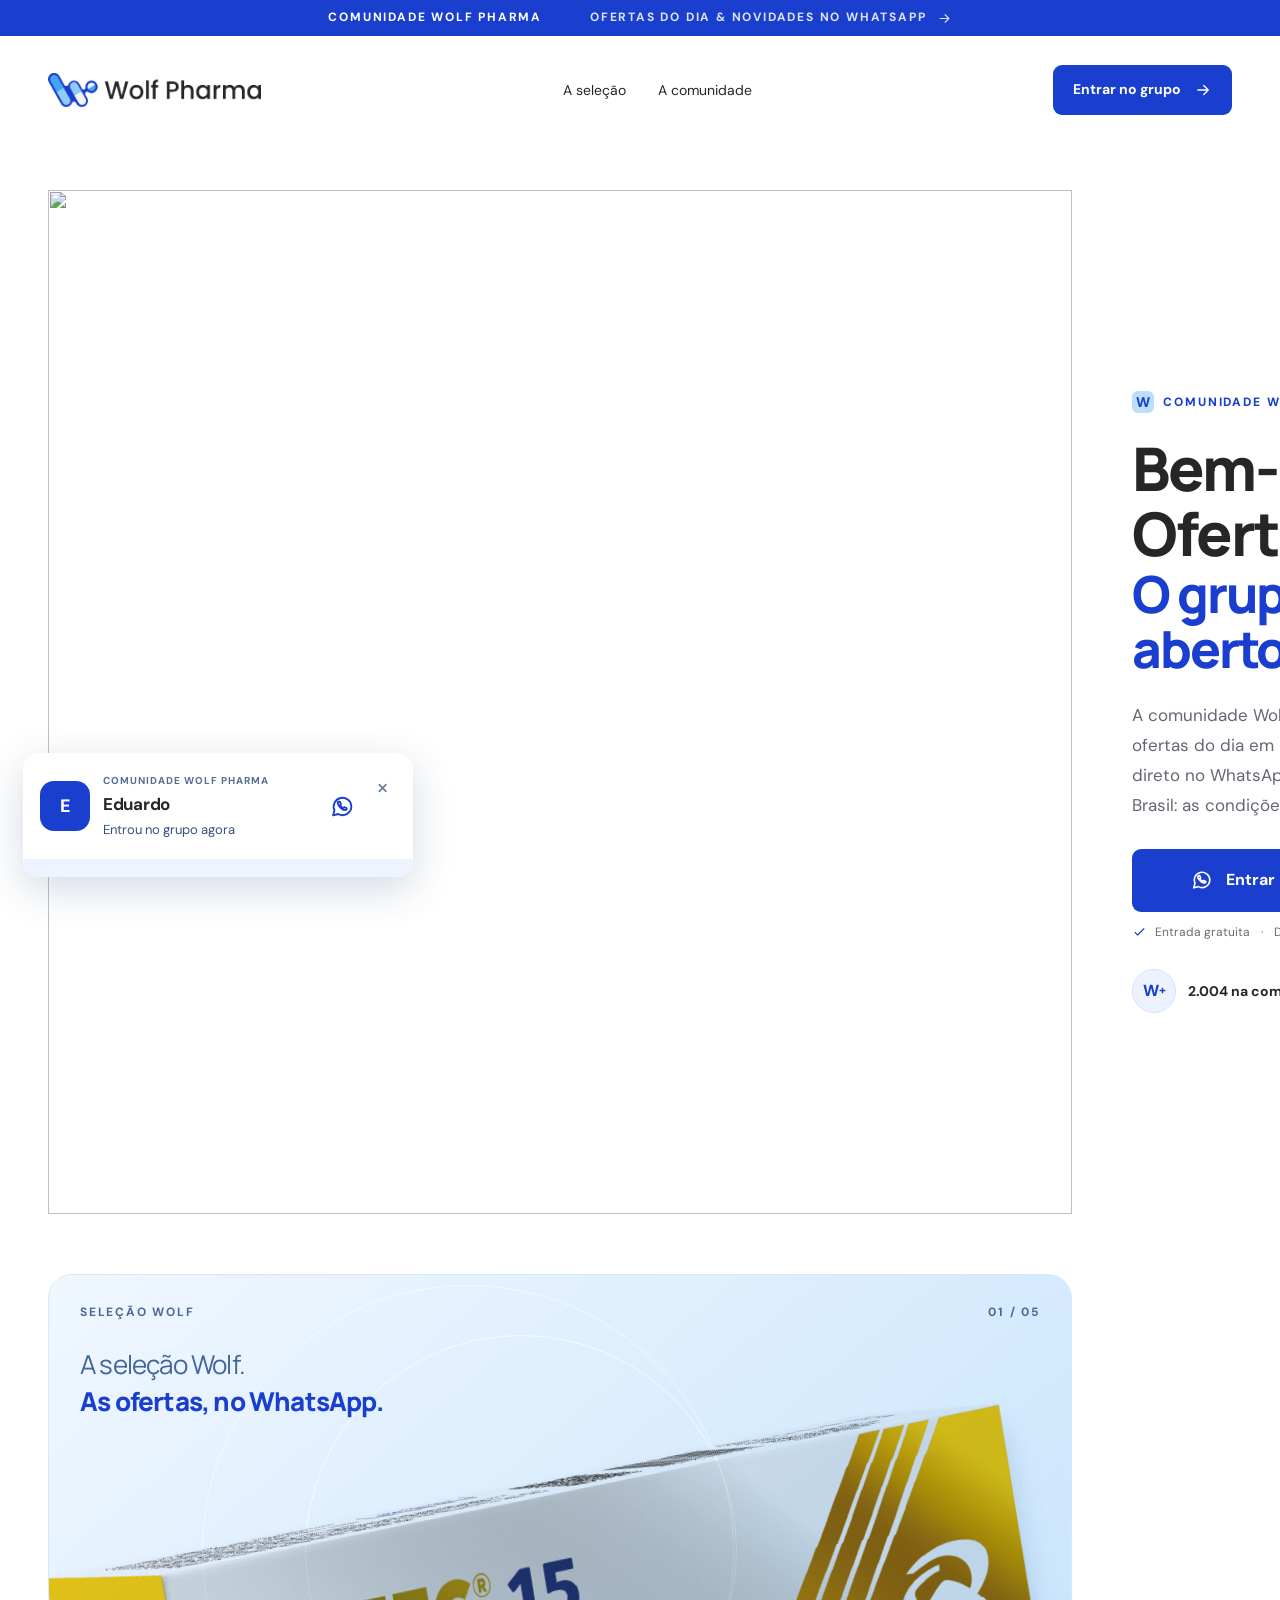
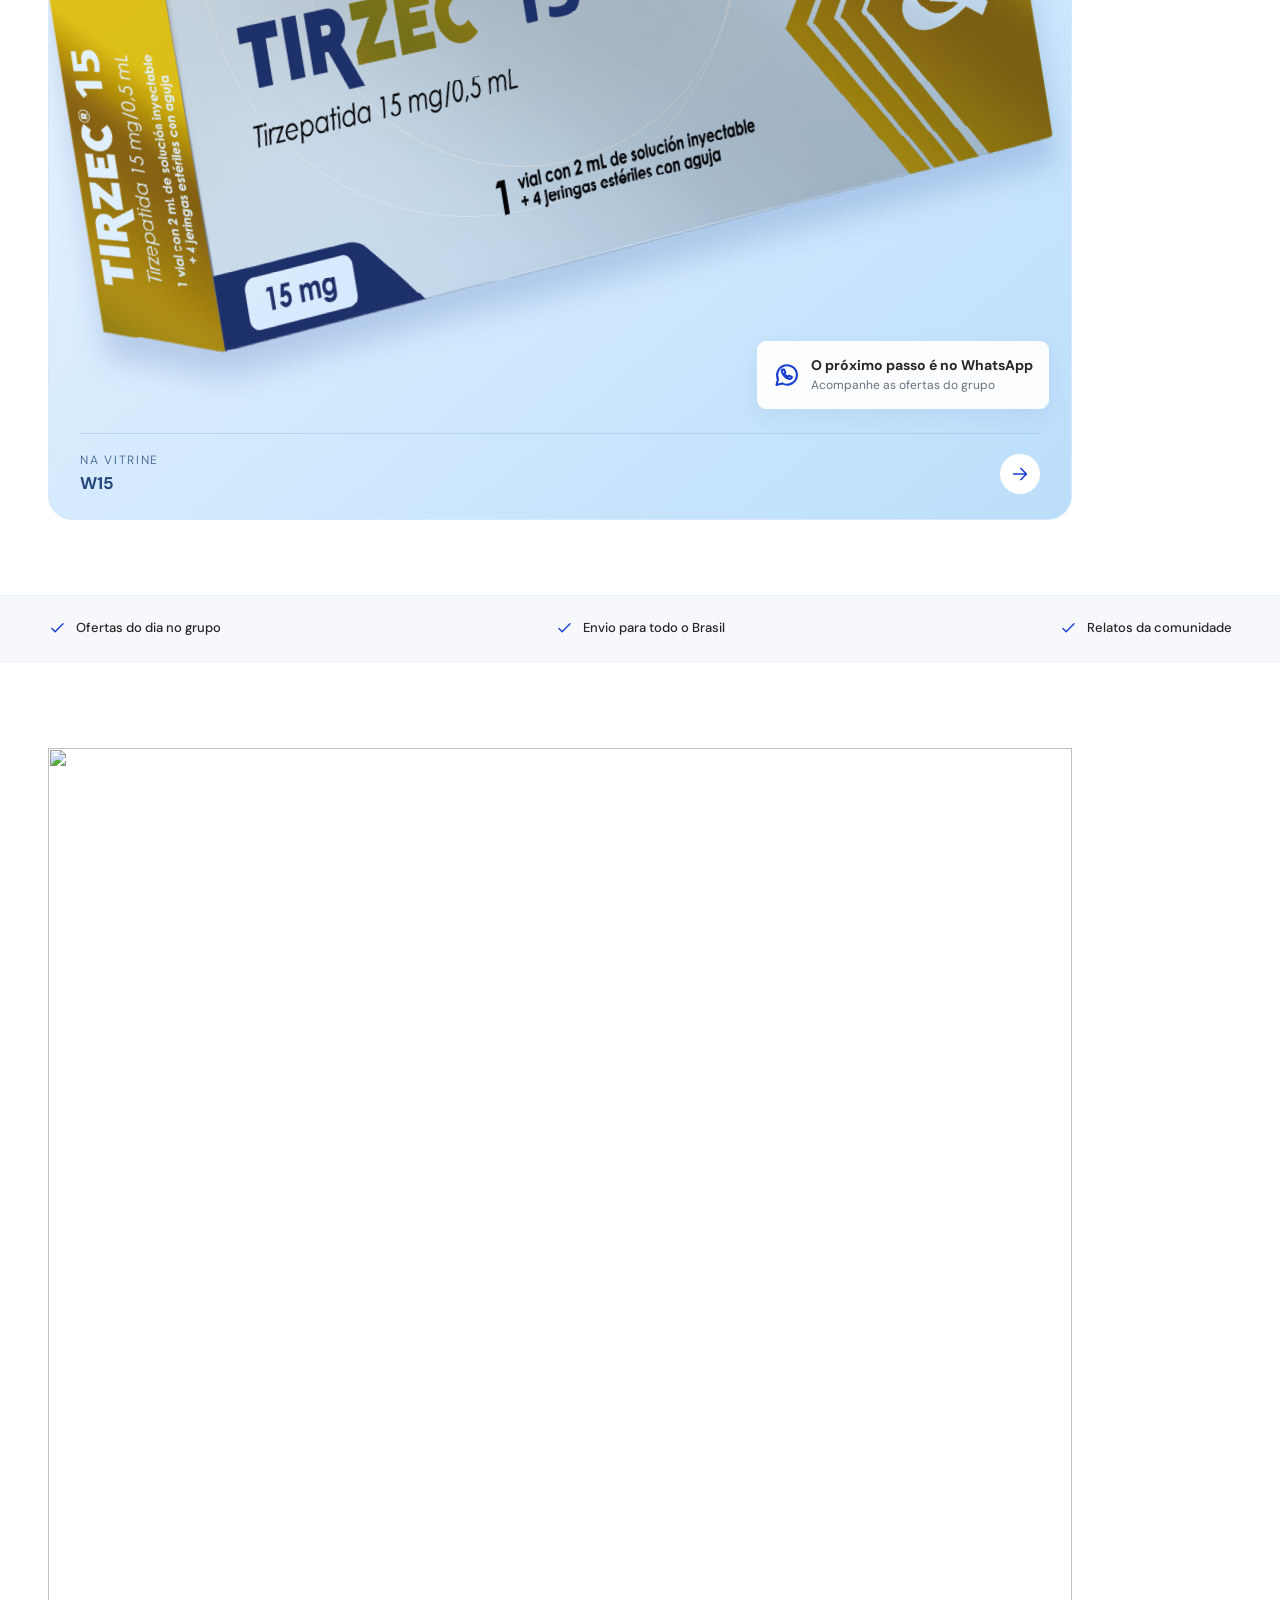
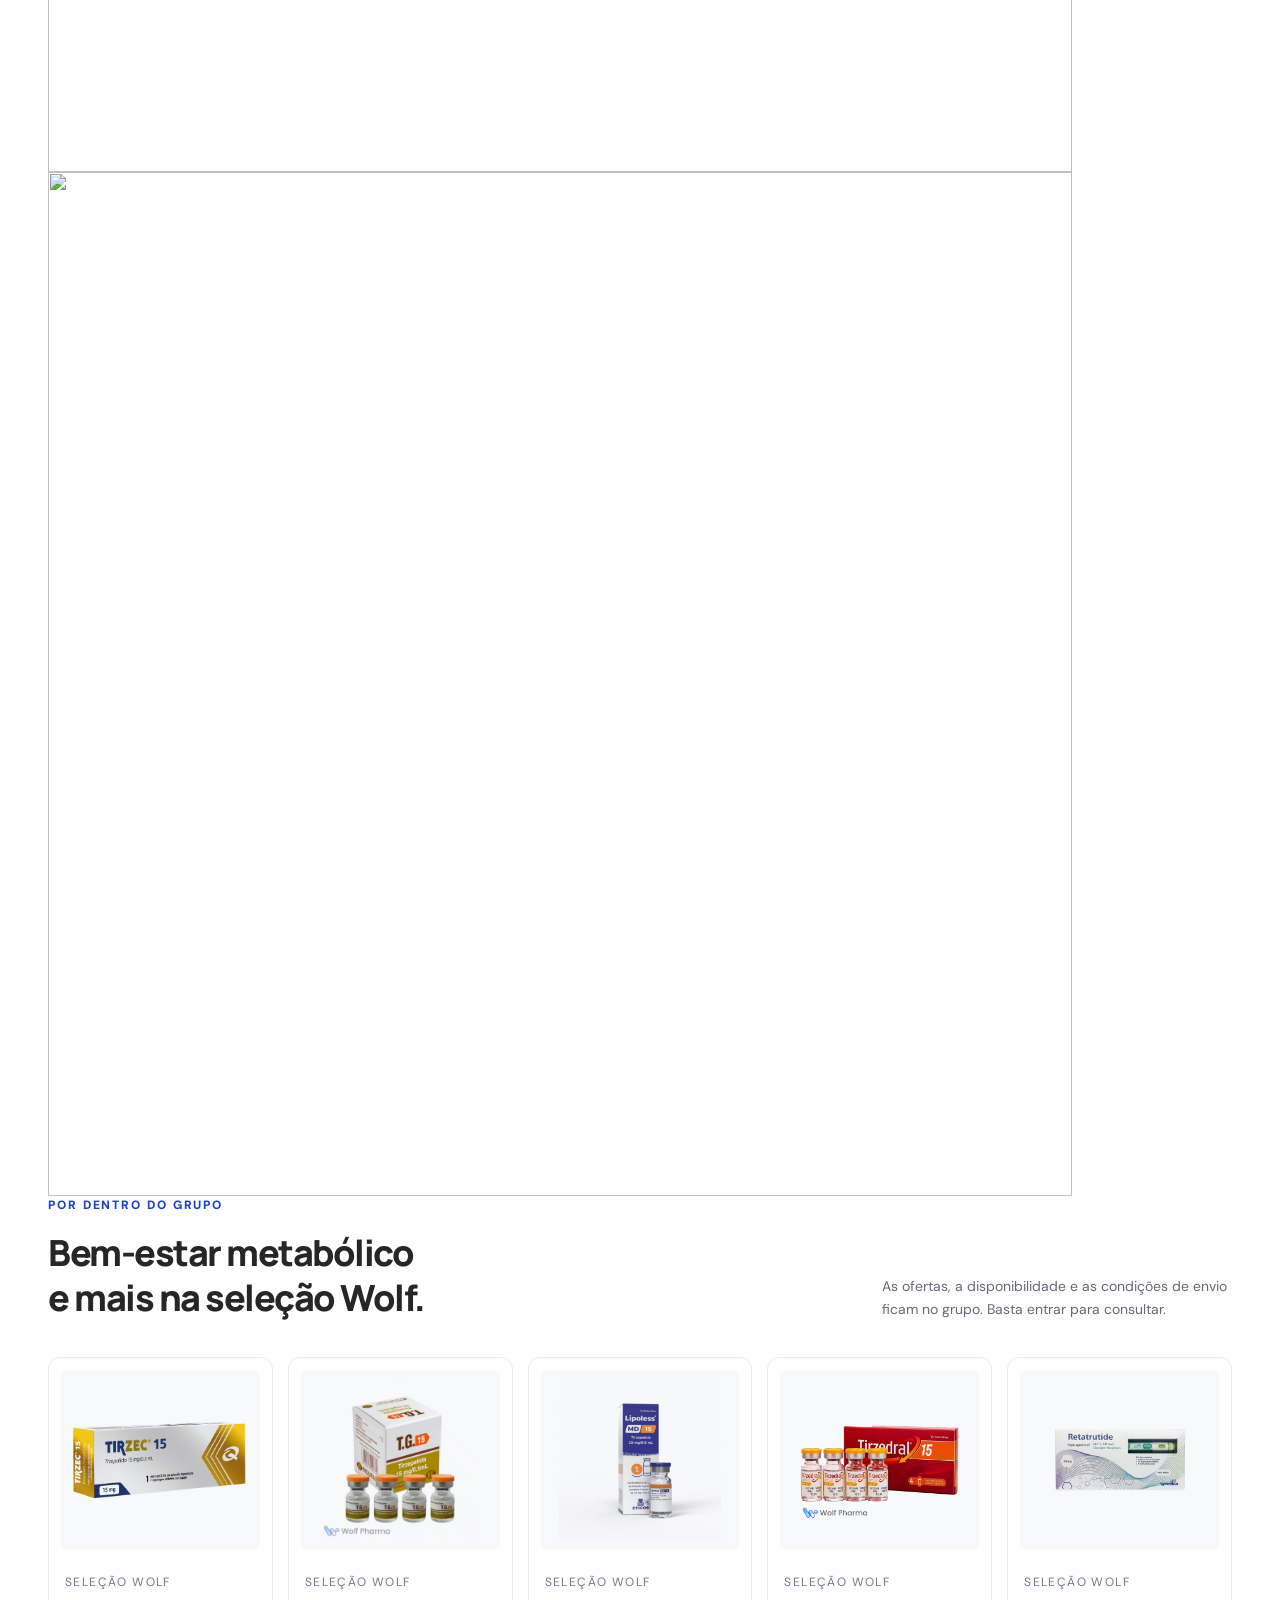
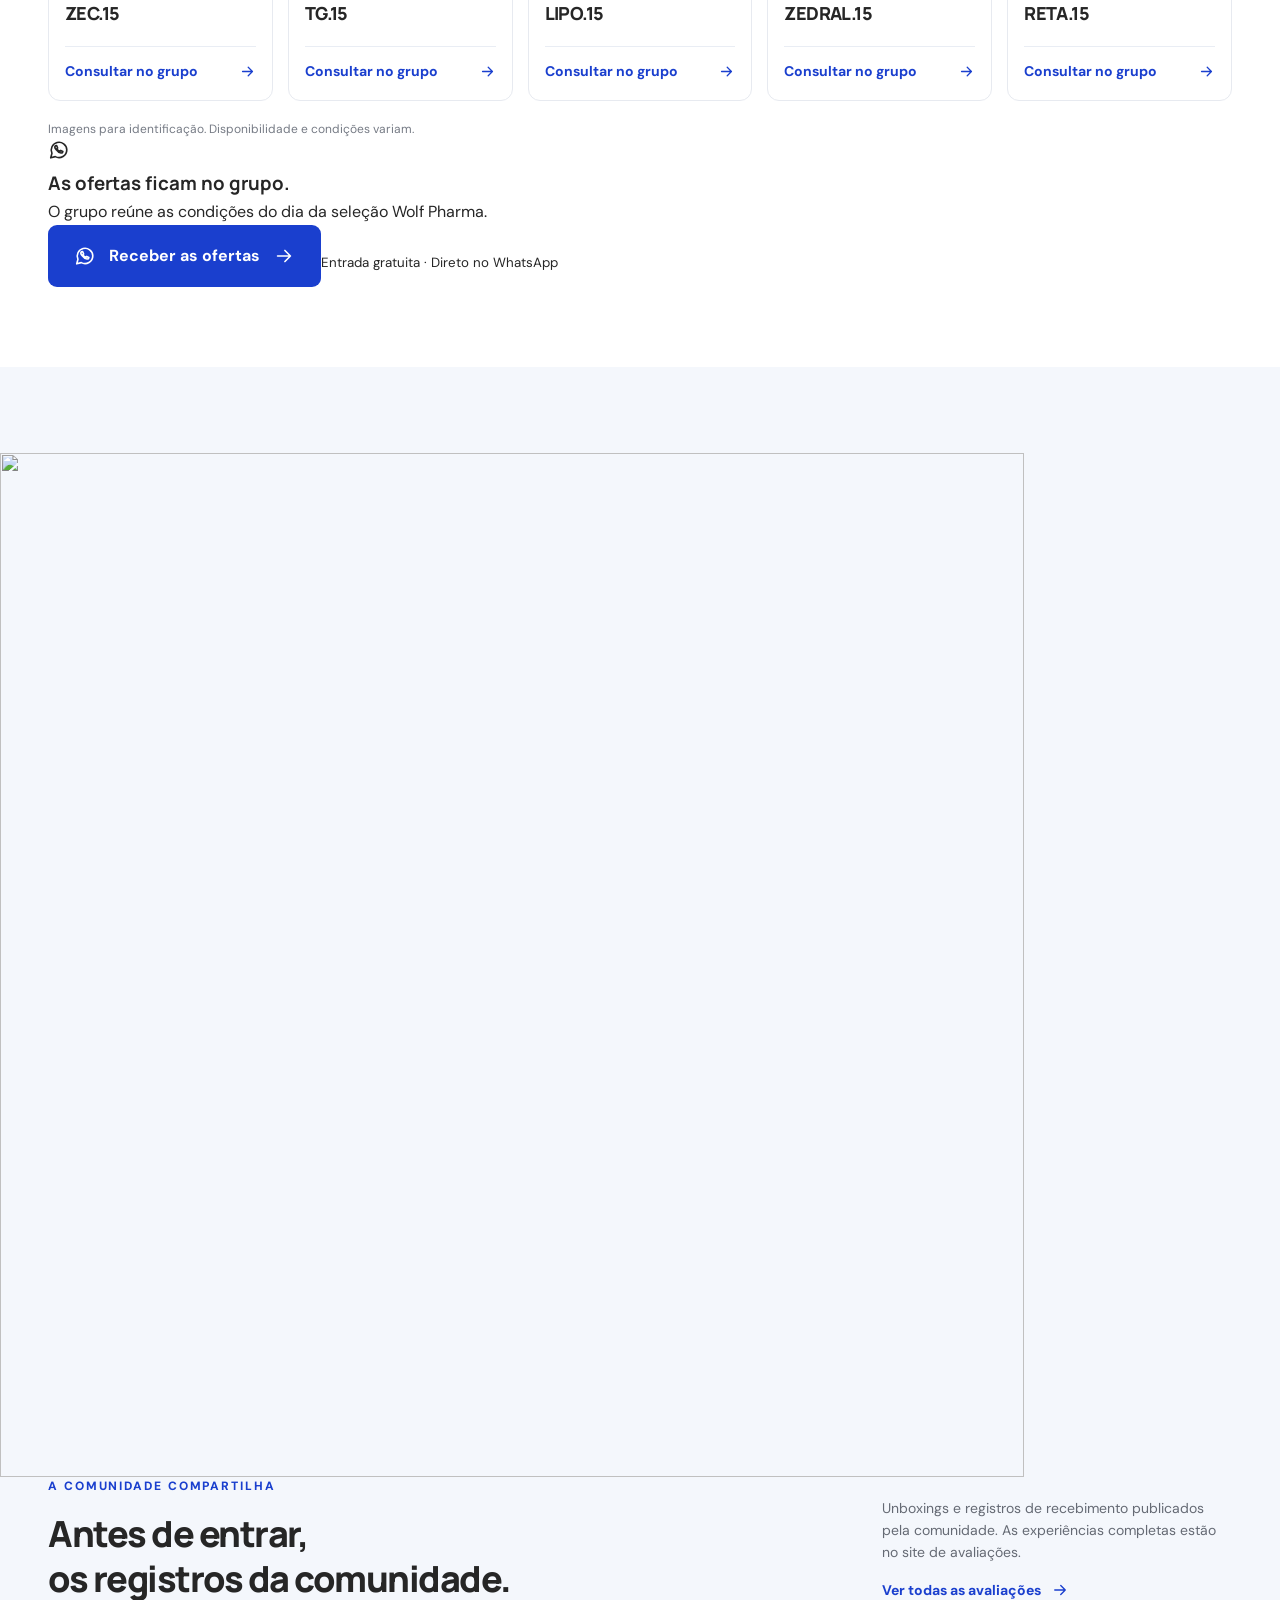
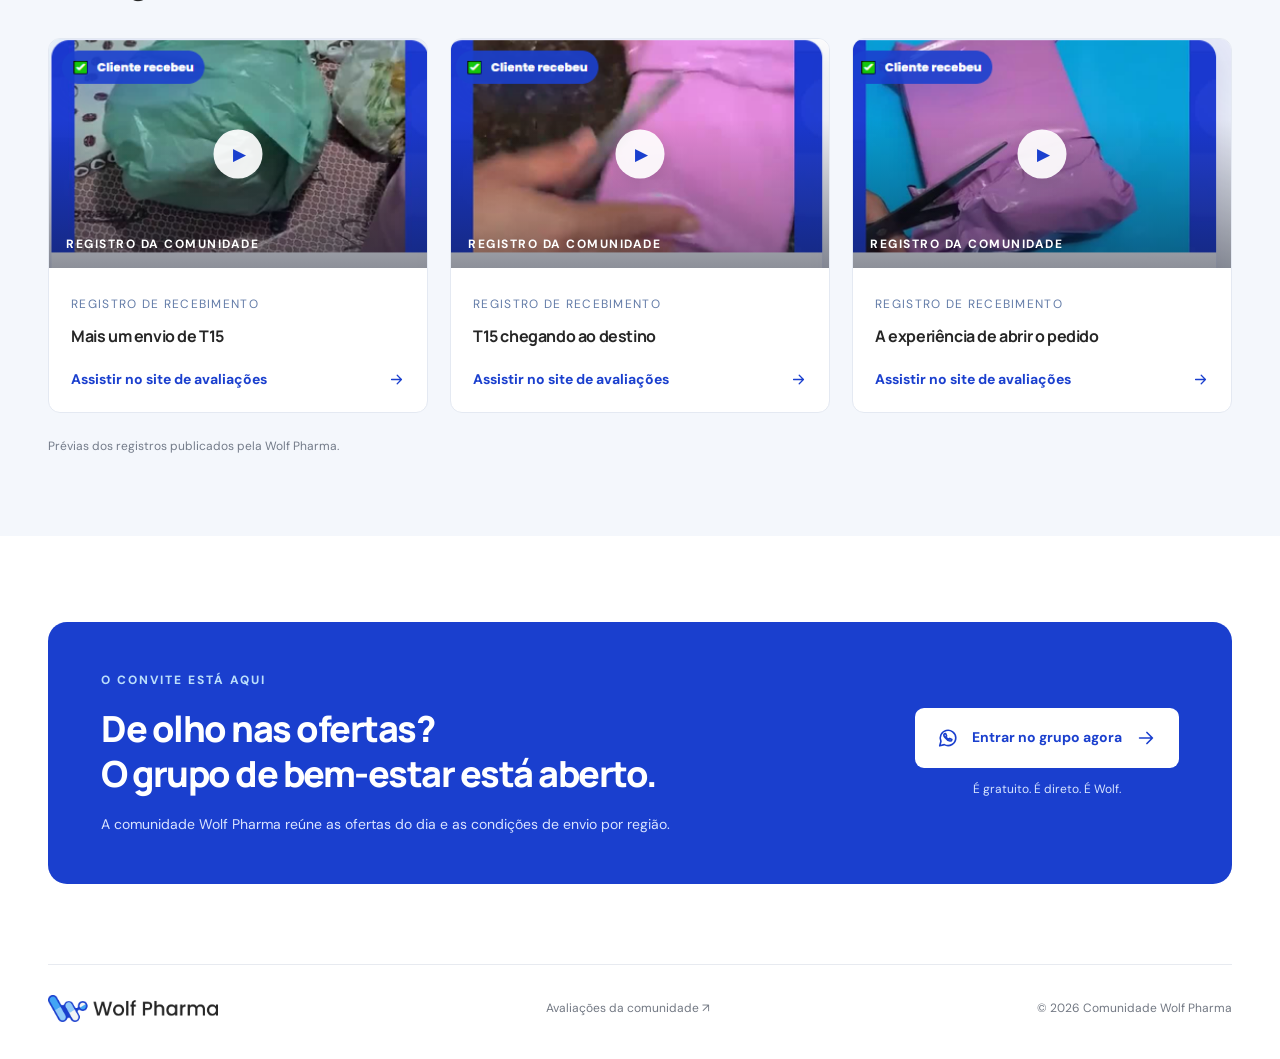
==== index.html @ 3ee1c035 "Update index.html" ====
<!doctype html>
<html lang="pt-BR">
<head>
  <meta charset="UTF-8">
  <meta name="viewport" content="width=device-width, initial-scale=1">
  <meta name="theme-color" content="#1A3FCE">
  <meta name="description" content="Comunidade Wolf Pharma: acompanhe as ofertas do dia no WhatsApp, conheça a seleção de bem-estar metabólico e consulte as condições de envio para todo o Brasil.">
  <title>Comunidade Wolf Pharma | Ofertas do dia no WhatsApp</title>
  <link rel="icon" href="assets/icone.png">
  <link rel="stylesheet" href="styles.css">
  <script src="script.js" defer></script>
</head>
<body>
  <a class="skip-link" href="#conteudo">Pular para o conteúdo</a>
  <svg class="svg-library" xmlns="http://www.w3.org/2000/svg" aria-hidden="true"><symbol id="whatsapp" viewBox="0 0 24 24"><path d="M20.5 11.7a8.5 8.5 0 0 1-12.6 7.5L3 20.5l1.3-4.8A8.5 8.5 0 1 1 20.5 11.7Z"/><path d="M8 7.4c-.8.7-.6 2.3.8 4.2s3.7 3.6 5.3 3.7c1.1.1 2-.8 2.1-1.6l-2.4-1.2-.9 1c-1.3-.5-2.6-1.6-3.2-2.8l.8-.9-1-2.5Z"/></symbol><symbol id="arrow" viewBox="0 0 24 24"><path d="M5 12h14m-6-6 6 6-6 6"/></symbol><symbol id="check" viewBox="0 0 24 24"><path d="m5 12 4 4L19 6"/></symbol></svg>
  <div class="announcement">COMUNIDADE WOLF PHARMA <span>OFERTAS DO DIA & NOVIDADES NO WHATSAPP <svg><use href="#arrow"/></svg></span></div>
  <header class="header wrap">
    <a href="#" aria-label="Wolf Pharma, início"><img class="logo" src="assets/logo.png" alt="Wolf Pharma" width="940" height="147"></a>
    <nav aria-label="Navegação principal"><a href="#produtos">A seleção</a><a href="#avaliacoes">A comunidade</a></nav>
    <a class="button button-small" href="https://chat.whatsapp.com/EcLb6vpAdC8JbvyEDPKC98" target="_blank" rel="noopener noreferrer">Entrar no grupo <svg><use href="#arrow"/></svg></a>
  </header>
  <main id="conteudo">
    <section class="hero wrap">
      <div class="ambient-products" aria-hidden="true"><img class="ambient-product ambient-product-a" src="assets/lipoland-motion.png" alt="" width="1024" height="1024" decoding="async"></div>
      <div class="hero-copy">
        <span class="eyebrow"><span class="mini-mark">W</span> COMUNIDADE WOLF PHARMA</span>
        <h1>Bem-estar.<br>Ofertas.<br><span>O grupo é aberto.</span></h1>
        <p>A comunidade Wolf Pharma reúne as ofertas do dia em bem-estar metabólico direto no WhatsApp. Envio para todo o Brasil: as condições variam por região.</p>
        <a class="button hero-button" href="https://chat.whatsapp.com/EcLb6vpAdC8JbvyEDPKC98" target="_blank" rel="noopener noreferrer"><svg><use href="#whatsapp"/></svg> Entrar no grupo <svg><use href="#arrow"/></svg></a>
        <div class="cta-note"><svg><use href="#check"/></svg> Entrada gratuita <span>·</span> Direto no WhatsApp</div>
        <div class="community"><div class="community-icon" aria-hidden="true">W<span>+</span></div><div><strong><span id="member-count">2.440</span> na comunidade <span id="member-increment" aria-hidden="true"></span></strong></div></div>
      </div>
      <div class="hero-showcase">
        <div class="showcase-top"><span>SELEÇÃO WOLF</span><span>01 / 05</span></div>
        <div class="showcase-title">A seleção Wolf.<br><strong>As ofertas, no WhatsApp.</strong></div>
        <div class="product-stage"><img class="hero-product" src="assets/tirzec.png" alt="Embalagem W15 da seleção Wolf Pharma" width="1021" height="484" fetchpriority="high"></div>
        <div class="floating-label"><svg><use href="#whatsapp"/></svg><div><strong>O próximo passo é no WhatsApp</strong><span>Acompanhe as ofertas do grupo</span></div></div>
        <div class="showcase-bottom"><div><span>NA VITRINE</span><strong>W15</strong></div><a href="#produtos" aria-label="Conhecer todos os produtos"><svg><use href="#arrow"/></svg></a></div>
      </div>
    </section>
    <div class="benefit-band"><div class="wrap"><span><svg><use href="#check"/></svg> Ofertas do dia no grupo</span><span><svg><use href="#check"/></svg> Envio para todo o Brasil</span><span><svg><use href="#check"/></svg> Relatos da comunidade</span></div></div>
    <section id="produtos" class="products section wrap">
      <div class="ambient-products" aria-hidden="true"><img class="ambient-product ambient-product-b" src="assets/lipoland-motion.png" alt="" width="1024" height="1024" loading="lazy" decoding="async"><img class="ambient-product ambient-product-c" src="assets/lipoland-motion.png" alt="" width="1024" height="1024" loading="lazy" decoding="async"></div>
      <div class="section-heading"><div><span class="eyebrow">POR DENTRO DO GRUPO</span><h2>Bem-estar metabólico<br>e mais na seleção Wolf.</h2></div><p>As ofertas, a disponibilidade e as condições de envio ficam no grupo. Basta entrar para consultar.</p></div>
      <div class="product-grid">
        <article class="product-card"><div class="product-photo"><img src="assets/tirzec.png" alt="Caixa de Tirzec 15" width="1021" height="484" loading="lazy"></div><span>SELEÇÃO WOLF</span><h3>ZEC.15</h3><a href="https://chat.whatsapp.com/EcLb6vpAdC8JbvyEDPKC98" target="_blank" rel="noopener noreferrer" aria-label="Consultar W15 no grupo">Consultar no grupo <svg><use href="#arrow"/></svg></a></article>
        <article class="product-card"><div class="product-photo"><img src="assets/tg.webp" alt="Embalagem TG 15 mg" loading="lazy" width="500" height="500"></div><span>SELEÇÃO WOLF</span><h3>TG.15</h3><a href="https://chat.whatsapp.com/EcLb6vpAdC8JbvyEDPKC98" target="_blank" rel="noopener noreferrer" aria-label="Consultar T15 no grupo">Consultar no grupo <svg><use href="#arrow"/></svg></a></article>
        <article class="product-card"><div class="product-photo"><img src="assets/lipoless.png" alt="Embalagem Lipoless MD 15" loading="lazy" width="500" height="500"></div><span>SELEÇÃO WOLF</span><h3>LIPO.15</h3><a href="https://chat.whatsapp.com/EcLb6vpAdC8JbvyEDPKC98" target="_blank" rel="noopener noreferrer" aria-label="Consultar L15 no grupo">Consultar no grupo <svg><use href="#arrow"/></svg></a></article>
        <article class="product-card"><div class="product-photo"><img src="assets/tirzedral.webp" alt="Embalagem Tirzedral 15 mg" loading="lazy" width="500" height="500"></div><span>SELEÇÃO WOLF</span><h3>ZEDRAL.15</h3><a href="https://chat.whatsapp.com/EcLb6vpAdC8JbvyEDPKC98" target="_blank" rel="noopener noreferrer" aria-label="Consultar Z15 no grupo">Consultar no grupo <svg><use href="#arrow"/></svg></a></article>
        <article class="product-card"><div class="product-photo"><img src="assets/retatrutida.png" alt="Embalagem de Retatrutida" loading="lazy" width="500" height="500"></div><span>SELEÇÃO WOLF</span><h3>RETA.15</h3><a href="https://chat.whatsapp.com/EcLb6vpAdC8JbvyEDPKC98" target="_blank" rel="noopener noreferrer" aria-label="Consultar R15 no grupo">Consultar no grupo <svg><use href="#arrow"/></svg></a></article>
      </div>
      <p class="product-note">Imagens para identificação. Disponibilidade e condições variam.</p>
      <div class="mid-cta" aria-labelledby="mid-cta-title">
        <div class="mid-cta-copy"><span class="mid-cta-icon" aria-hidden="true"><svg><use href="#whatsapp"/></svg></span><div><h3 id="mid-cta-title">As ofertas ficam no grupo.</h3><p>O grupo reúne as condições do dia da seleção Wolf Pharma.</p></div></div>
        <div class="mid-cta-action"><a class="button" href="https://chat.whatsapp.com/EcLb6vpAdC8JbvyEDPKC98" target="_blank" rel="noopener noreferrer"><svg><use href="#whatsapp"/></svg> Receber as ofertas <svg><use href="#arrow"/></svg></a><small>Entrada gratuita · Direto no WhatsApp</small></div>
      </div>
    </section>
    <section id="avaliacoes" class="reviews section">
      <div class="ambient-products" aria-hidden="true"><img class="ambient-product ambient-product-d" src="assets/lipoland-motion.png" alt="" width="1024" height="1024" loading="lazy" decoding="async"></div>
      <div class="wrap"><div class="section-heading"><div><span class="eyebrow">A COMUNIDADE COMPARTILHA</span><h2>Antes de entrar,<br>os registros da comunidade.</h2></div><div class="review-intro"><p>Unboxings e registros de recebimento publicados pela comunidade. As experiências completas estão no site de avaliações.</p><a class="text-link" href="https://clientes.wolfpharma.me/" target="_blank" rel="noopener noreferrer">Ver todas as avaliações <svg><use href="#arrow"/></svg></a></div></div>
      <div class="review-slider" id="review-slider" tabindex="0" aria-label="Registros da comunidade. Use as setas para navegar.">
        <a class="review-card" href="https://clientes.wolfpharma.me/" target="_blank" rel="noopener noreferrer"><div class="review-image review-one" role="img" aria-label="Pacote recebido pela comunidade"><span class="play" aria-hidden="true">▶</span><span class="image-label">REGISTRO DA COMUNIDADE</span></div><div class="review-body"><span>REGISTRO DE RECEBIMENTO</span><h3>Mais um envio de T15</h3><p>Assistir no site de avaliações <svg><use href="#arrow"/></svg></p></div></a>
        <a class="review-card" href="https://clientes.wolfpharma.me/" target="_blank" rel="noopener noreferrer"><div class="review-image review-two" role="img" aria-label="Abertura de embalagem rosa"><span class="play" aria-hidden="true">▶</span><span class="image-label">REGISTRO DA COMUNIDADE</span></div><div class="review-body"><span>REGISTRO DE RECEBIMENTO</span><h3>T15 chegando ao destino</h3><p>Assistir no site de avaliações <svg><use href="#arrow"/></svg></p></div></a>
        <a class="review-card" href="https://clientes.wolfpharma.me/" target="_blank" rel="noopener noreferrer"><div class="review-image review-three" role="img" aria-label="Abertura de pacote com tesoura"><span class="play" aria-hidden="true">▶</span><span class="image-label">REGISTRO DA COMUNIDADE</span></div><div class="review-body"><span>REGISTRO DE RECEBIMENTO</span><h3>A experiência de abrir o pedido</h3><p>Assistir no site de avaliações <svg><use href="#arrow"/></svg></p></div></a>
      </div><div class="slider-footer"><p>Prévias dos registros publicados pela Wolf Pharma.</p><div class="slider-controls"><button type="button" id="review-prev" aria-label="Avaliação anterior">←</button><button type="button" id="review-next" aria-label="Próxima avaliação">→</button></div></div></div>
    </section>
    <section class="section wrap"><div class="final-cta"><div><span class="eyebrow">O CONVITE ESTÁ AQUI</span><h2>De olho nas ofertas?<br>O grupo de bem-estar está aberto.</h2><p>A comunidade Wolf Pharma reúne as ofertas do dia e as condições de envio por região.</p></div><div><a class="button button-white" href="https://chat.whatsapp.com/EcLb6vpAdC8JbvyEDPKC98" target="_blank" rel="noopener noreferrer"><svg><use href="#whatsapp"/></svg> Entrar no grupo agora <svg><use href="#arrow"/></svg></a><span class="final-note">É gratuito. É direto. É Wolf.</span></div></div></section>
  </main>
  <footer class="wrap"><div class="footer-top"><img class="logo" src="assets/logo.png" alt="Wolf Pharma" width="940" height="147"><a href="https://clientes.wolfpharma.me/" target="_blank" rel="noopener noreferrer">Avaliações da comunidade ↗</a><span>© <span id="year">2026</span> Comunidade Wolf Pharma</span></div></footer>
  <aside class="notice" id="notice" aria-label="Demonstração de notificações de entrada" hidden><div class="notice-main"><span class="notice-avatar" id="notice-avatar" aria-hidden="true"></span><div class="notice-copy"><span class="notice-group">COMUNIDADE WOLF PHARMA</span><strong id="notice-title"></strong><p id="notice-text"></p></div><svg class="notice-whatsapp" aria-hidden="true"><use href="#whatsapp"/></svg><button type="button" id="notice-close" aria-label="Fechar avisos">×</button></div><div class="notice-bottom"></div></aside>
  <div class="mobile-cta"><a class="button" href="https://chat.whatsapp.com/EcLb6vpAdC8JbvyEDPKC98" target="_blank" rel="noopener noreferrer"><svg><use href="#whatsapp"/></svg> Entrar no grupo gratuitamente <svg><use href="#arrow"/></svg></a></div>
</body>
</html>
---- styles.css ----
@import url('https://fonts.googleapis.com/css2?family=DM+Sans:wght@400;500;600;700&family=Manrope:wght@400;500;600;700;800&display=swap');
:root{--blue:#1a3fce;--sky:#42a5f5;--pale:#bbdefb;--light:#90caf9;--paper:#f4f4f4;--gray:#7b7b7b;--ink:#262626;--font:'DM Sans',Arial,sans-serif}*{box-sizing:border-box}html{scroll-behavior:smooth;scroll-padding-top:30px}body{margin:0;background:#fff;color:var(--ink);font-family:var(--font);font-size:16px;line-height:1.6}a{color:inherit;text-decoration:none}button{font:inherit;cursor:pointer}img{max-width:100%;display:block}svg{width:22px;height:22px;fill:none;stroke:currentColor;stroke-width:1.8;stroke-linecap:round;stroke-linejoin:round;flex-shrink:0}.svg-library{position:absolute;width:0;height:0;overflow:hidden}.wrap{width:min(1240px,calc(100% - 96px));margin:auto}.announcement{min-height:36px;padding:8px 30px;background:var(--blue);color:white;text-align:center;font-size:11px;letter-spacing:1.8px;font-weight:700;display:flex;justify-content:center;align-items:center;gap:48px}.announcement span{display:flex;align-items:center;gap:10px;opacity:.85}.announcement svg{width:15px;height:15px}.header{height:108px;display:flex;align-items:center;justify-content:space-between;gap:30px}.logo{width:213px;height:auto}.header nav{display:flex;gap:32px;font-size:14px}.header nav a:hover,.text-link:hover{color:var(--blue)}.button{display:inline-flex;align-items:center;justify-content:center;gap:13px;padding:19px 25px;background:var(--blue);color:white;border:1px solid transparent;border-radius:9px;font-size:16px;font-weight:700;line-height:1.4;transition:background .2s,transform .2s,box-shadow .2s}.button:hover{background:#1234b8;transform:translateY(-2px);box-shadow:0 9px 25px #1a3fce25}.button-small{padding:13px 19px;font-size:14px}.button-small svg{width:18px}.hero{display:grid;grid-template-columns:1.05fr 1fr;gap:60px;align-items:center;padding:46px 0 75px}.eyebrow{display:flex;align-items:center;gap:9px;font-size:11px;letter-spacing:1.9px;font-weight:800;color:var(--blue)}.mini-mark{display:grid;place-items:center;width:22px;height:22px;border-radius:6px;background:var(--pale);font-size:14px;letter-spacing:0}h1,h2,h3,p{margin:0}h1,h2,h3{font-family:'Manrope',Arial,sans-serif}h1{font-size:clamp(48px,5.1vw,72px);font-weight:800;letter-spacing:-3.6px;line-height:1.08;margin:23px 0}h1 span{color:var(--blue)}.hero-copy>p{color:#636772;max-width:420px;font-size:17px;line-height:1.75}.hero-button{margin-top:29px;min-width:328px}.hero-button>svg:last-child{margin-left:17px}.cta-note{display:flex;align-items:center;gap:8px;font-size:12px;color:#656a74;margin:11px 0 27px}.cta-note svg{width:15px;height:15px;color:var(--blue)}.cta-note>span{margin:0 3px}.community{display:flex;align-items:center;gap:12px}.community-icon{width:44px;height:44px;background:#ecf2fe;border:1px solid #d6e2ff;border-radius:50%;display:flex;align-items:center;justify-content:center;color:var(--blue);font-weight:800}.community-icon span{font-size:12px;align-self:center}.community strong{display:block;font-size:13px}.community small{display:block;color:#737780;font-size:12px}.hero-showcase{position:relative;isolation:isolate;background:linear-gradient(140deg,#f0f7ff,#bbdefb);border:1px solid #d8e8fc;border-radius:24px;padding:28px 31px 22px;min-height:523px;display:flex;flex-direction:column;overflow:hidden}.hero-showcase:before{content:'';z-index:-1;position:absolute;width:430px;height:430px;border:1px solid #ffffffa8;border-radius:50%;top:60px;left:25%}.hero-showcase:after{content:'';z-index:-1;position:absolute;width:530px;height:530px;border:1px solid #ffffff85;border-radius:50%;top:10px;left:15%}.showcase-top{display:flex;justify-content:space-between;color:#4b6898;font-size:10px;letter-spacing:1.8px;font-weight:700}.showcase-title{font-family:'Manrope',Arial,sans-serif;margin-top:24px;font-size:26px;line-height:1.4;color:#426498;letter-spacing:-.8px}.showcase-title strong{color:var(--blue);font-weight:800}.product-stage{display:flex;align-items:center;justify-content:center;flex:1;padding:20px 0 48px}.hero-product{width:110%;max-width:110%;height:auto;transform:rotate(-9deg);mix-blend-mode:multiply;filter:drop-shadow(0 26px 14px #254b9930)}.floating-label{display:flex;gap:10px;align-items:center;background:#ffffffed;border:1px solid white;border-radius:9px;padding:12px 15px;align-self:flex-end;margin:-30px -9px 24px;box-shadow:0 8px 20px #33538b12;position:relative}.floating-label>svg{color:var(--blue);width:28px;height:28px}.floating-label strong{display:block;font-size:11px}.floating-label span{display:block;font-size:10px;color:#686f7d}.showcase-bottom{display:flex;justify-content:space-between;align-items:center;border-top:1px solid #94b9e478;padding-top:17px}.showcase-bottom span{font-size:9px;letter-spacing:1.7px;color:#50709a;display:block}.showcase-bottom strong{font-size:17px;color:#254879}.showcase-bottom a{background:white;border-radius:50%;width:40px;height:40px;display:grid;place-items:center;color:var(--blue)}.benefit-band{background:#f6f8fc;border-block:1px solid #e9edf4}.benefit-band>.wrap{display:flex;justify-content:space-between;gap:24px;padding-block:22px}.benefit-band span{display:flex;align-items:center;gap:9px;font-size:13px;font-weight:500}.benefit-band svg{color:var(--blue);width:19px;height:19px}.section{padding-top:86px;padding-bottom:80px}.section-heading{display:flex;justify-content:space-between;gap:50px;align-items:flex-end;margin-bottom:37px}h2{font-size:36px;line-height:1.25;letter-spacing:-1.5px;font-weight:800;margin-top:15px}.section-heading>p,.review-intro{max-width:350px;color:#656a74;font-size:14px}.product-grid{display:grid;grid-template-columns:repeat(5,minmax(0,1fr));gap:15px}.product-card{border:1px solid #e7eaf0;border-radius:12px;padding:12px 16px 18px;transition:transform .2s,border-color .2s}.product-card:hover{transform:translateY(-5px);border-color:var(--light)}.product-photo{height:180px;display:flex;align-items:center;justify-content:center;padding:9px;margin:0 -4px 18px;background:#f8f9fb;border-radius:7px}.product-photo img{max-height:100%;width:100%;object-fit:contain;mix-blend-mode:multiply}.product-card>span{font-size:9px;color:#6e7888;letter-spacing:1.4px}.product-card h3{font-size:18px;font-weight:800;margin-top:5px;margin-bottom:19px;letter-spacing:-.6px}.product-card>a{font-size:11px;color:var(--blue);font-weight:700;display:flex;align-items:center;justify-content:space-between;border-top:1px solid #e9edf4;padding-top:14px}.product-card svg{width:17px;height:17px}.product-note{font-size:11px;color:#767b85;margin-top:19px}.reviews{background:#f4f7fc}.text-link{display:inline-flex;align-items:center;gap:10px;color:var(--blue);font-size:13px;font-weight:700;margin-top:15px}.text-link svg{width:18px}.review-slider{display:flex;gap:22px;overflow:auto;scroll-snap-type:x mandatory;scrollbar-width:none}.review-slider::-webkit-scrollbar{display:none}.review-card{flex:0 0 calc((100% - 44px)/3);min-width:0;border:1px solid #e4e9f2;border-radius:12px;background:white;overflow:hidden;scroll-snap-align:start}.review-image{aspect-ratio:1.65;position:relative;background-image:url('assets/avaliacoes.png');background-size:326% auto;background-repeat:no-repeat;isolation:isolate}.review-image:after{content:'';position:absolute;inset:0;background:linear-gradient(transparent 35%,#10172a7a);z-index:-1}.review-one{background-position:3% 2%}.review-two{background-position:50% 2%}.review-three{background-position:97% 2%}.play{display:grid;place-items:center;position:absolute;top:50%;left:50%;transform:translate(-50%,-50%);width:49px;height:49px;background:#ffffffeb;border-radius:50%;color:var(--blue);font-size:17px;padding-left:3px;box-shadow:0 4px 20px #0002;transition:scale .2s}.review-card:hover .play{scale:1.1}.image-label{position:absolute;bottom:14px;left:17px;color:white;font-size:9px;font-weight:700;letter-spacing:1.5px}.review-body{padding:22px}.review-body>span{font-size:9px;letter-spacing:1.3px;color:#637ca8}.review-body h3{font-size:16px;line-height:1.5;margin:8px 0 20px;letter-spacing:-.4px}.review-body p{display:flex;justify-content:space-between;align-items:center;font-size:12px;color:var(--blue);font-weight:700}.review-body svg{width:17px;height:17px}.slider-footer{display:flex;justify-content:space-between;align-items:center;gap:20px;margin-top:24px}.slider-footer p{font-size:11px;color:#737b89}.slider-controls{display:flex;gap:8px}.slider-controls button{display:grid;place-items:center;width:38px;height:38px;border:1px solid #dce3f0;border-radius:50%;background:white;color:var(--blue)}.slider-controls button:disabled{opacity:.35;cursor:default}.final-cta{background:var(--blue);color:white;border-radius:19px;padding:49px 53px;display:flex;justify-content:space-between;align-items:center;gap:30px}.final-cta .eyebrow{color:var(--pale)}.final-cta h2{font-size:36px}.final-cta p{color:#dae4ff;font-size:14px;margin-top:17px}.button-white{background:white;color:var(--blue);font-size:14px;padding:18px 21px;white-space:nowrap}.button-white:hover{background:#eaf3ff}.final-note{display:block;text-align:center;font-size:11px;color:#d7e5ff;margin-top:12px}.footer-top{border-top:1px solid #e7eaf0;padding:30px 0 37px;display:flex;justify-content:space-between;align-items:center;gap:25px;font-size:12px;color:#727883}.footer-top .logo{width:170px}.notice{position:fixed;bottom:23px;left:23px;z-index:10;background:white;border:1px solid #dce5f5;border-radius:12px;box-shadow:0 8px 35px #192c5324;padding:17px;display:flex;align-items:center;gap:11px;max-width:calc(100vw - 46px);animation:notice-in .35s ease-out}.notice[hidden]{display:none}.notice img{object-fit:contain}.notice strong{font-size:12px;display:block}.notice p{font-size:11px;color:#737b89;margin-top:3px}.notice button{align-self:flex-start;border:0;background:none;color:#777;font-size:22px;line-height:1;padding:0 0 10px 8px}.mobile-cta{display:none}.skip-link{position:fixed;top:-100px;left:20px;background:white;padding:15px;z-index:100}.skip-link:focus{top:12px}:focus-visible{outline:3px solid var(--sky);outline-offset:5px}@keyframes notice-in{from{opacity:0;transform:translateY(15px)}to{opacity:1;transform:translateY(0)}}
@media(min-width:1000px){.slider-controls{display:none}}
@media(max-width:1100px){.wrap{width:calc(100% - 64px)}.hero{gap:35px}.header nav{gap:20px}.logo{width:190px}.hero-showcase{min-height:500px}.product-grid{gap:10px}.product-card{padding:10px}.product-photo{height:145px}.product-card h3{font-size:16px}.final-cta{padding:40px 32px}.final-cta h2{font-size:31px}}
@media(max-width:900px){.header nav{display:none}.hero{gap:27px}.hero-showcase{min-height:460px;padding:24px}.showcase-title{font-size:23px}h1{font-size:52px;letter-spacing:-2.8px}.hero-button{min-width:0;padding:17px;font-size:14px}.hero-button>svg:last-child{margin-left:0}.benefit-band>.wrap{flex-wrap:wrap;justify-content:center;gap:10px 24px}.benefit-band span{font-size:12px}.product-grid{grid-template-columns:repeat(3,minmax(0,1fr))}.product-photo{height:190px}.review-card{flex-basis:calc((100% - 22px)/2)}.section-heading{gap:30px}h2{font-size:31px}.final-cta{align-items:flex-start;flex-direction:column}.final-cta>div:last-child{align-self:flex-start}}
@media(max-width:640px){.wrap{width:calc(100% - 40px)}.announcement{font-size:9px;min-height:31px;padding:7px 15px;letter-spacing:1.35px}.announcement span{display:none}.header{height:86px;gap:12px}.logo{width:172px}.button-small{font-size:11px;padding:10px 12px;gap:5px}.button-small svg{width:14px}.hero{grid-template-columns:1fr;padding:25px 0 38px;gap:32px}.eyebrow{font-size:9px;letter-spacing:1.5px}h1{font-size:clamp(44px,12.4vw,66px);line-height:1.07;letter-spacing:-2.6px;margin:19px 0}h1 br:nth-of-type(1){display:none}h1 br:nth-of-type(1):after{content:' '}.hero-copy>p{font-size:15px;max-width:360px}.hero-button{width:100%;font-size:15px;padding:18px;margin-top:24px;justify-content:center}.hero-button>svg:last-child{margin-left:auto}.hero-button>svg:first-child{margin-right:auto}.cta-note{justify-content:center;margin-bottom:21px}.community{justify-content:center}.hero-showcase{min-height:410px;padding:22px}.showcase-title{font-size:23px;margin-top:19px}.product-stage{padding:27px 15px 37px}.hero-product{max-width:100%}.floating-label{margin:-5px 0 19px;padding:10px 12px}.showcase-bottom{padding-top:12px}.benefit-band>.wrap{align-items:flex-start;justify-content:flex-start;padding-block:18px;gap:11px}.benefit-band span{width:100%;font-size:12px}.section{padding-top:53px;padding-bottom:49px}.section-heading{display:block;margin-bottom:25px}h2{font-size:29px;letter-spacing:-1.1px;margin-top:12px}.section-heading>p,.review-intro{margin-top:19px;font-size:13px;max-width:100%}.product-grid{grid-template-columns:repeat(2,minmax(0,1fr));gap:12px}.product-card{padding:11px}.product-photo{height:155px;padding:5px;margin-bottom:10px}.product-card h3{font-size:16px;margin-bottom:13px}.product-card>a{font-size:10px}.product-card>span{font-size:8px}.product-note{font-size:10px}.review-card{flex-basis:87%}.review-slider{gap:14px}.review-body{padding:20px}.slider-footer p{max-width:210px;font-size:10px}.final-cta{padding:29px 23px;border-radius:15px;gap:27px}.final-cta h2{font-size:28px}.final-cta p{font-size:13px}.final-cta>div:last-child{width:100%}.button-white{width:100%;font-size:13px;padding:16px 12px;gap:8px}.footer-top{flex-wrap:wrap;padding:24px 0 110px;gap:20px;font-size:11px}.footer-top .logo{width:156px}.footer-top>span{width:100%}.mobile-cta{display:block;position:fixed;inset:auto 0 0;background:#ffffffed;border-top:1px solid #e7eaf0;padding:11px 16px calc(11px + env(safe-area-inset-bottom));z-index:15;backdrop-filter:blur(12px)}.mobile-cta .button{width:100%;font-size:13px;padding:14px 10px;gap:10px}.mobile-cta svg{width:20px;height:20px}.notice{left:14px;bottom:calc(88px + env(safe-area-inset-bottom));max-width:calc(100vw - 28px);padding:13px}.notice strong{font-size:11px}.notice p{font-size:10px}}
/* Legibilidade dos rótulos, inclusive em telas pequenas. */
.announcement,.eyebrow,.showcase-top,.showcase-bottom span,.product-card>span,.product-note,.image-label,.review-body>span,.slider-footer p,.final-note,.notice p,.floating-label span{font-size:12px}
.community strong,.floating-label strong,.product-card>a,.text-link,.review-body p,.notice strong{font-size:14px}
.product-card>a{gap:5px;line-height:1.5}
@media(max-width:640px){h1 br:nth-of-type(1){display:initial}.announcement{font-size:10px}.eyebrow{font-size:11px}.floating-label strong{font-size:12px}.product-card>a{font-size:12px}.product-card>span{font-size:10px}.notice strong{font-size:12px}.notice p{font-size:12px}.hero-showcase{min-height:440px}}
/* Campanha de tirzepatida e demonstração dos avisos laterais. */
.hero-copy h1{font-size:clamp(44px,4.7vw,66px);letter-spacing:-.035em}
.hero-copy h1 span{display:inline-block;font-size:.85em}
.notice{width:410px;animation:notice-side-in 340ms cubic-bezier(.16,1,.3,1)}
.notice-avatar{width:44px;height:44px;flex:0 0 44px;display:grid;place-items:center;background:var(--pale);color:var(--blue);border-radius:50%;font-size:15px;font-weight:800}
.notice>div{min-width:0}
.notice-demo{display:block;font-size:10px;font-weight:700;letter-spacing:.4px;color:var(--blue);margin-bottom:4px}
.notice strong{line-height:1.45}
.notice p{line-height:1.5}
.notice button{margin-left:auto;flex-shrink:0;min-width:28px;min-height:28px}
.header nav a,.footer-top>a{position:relative}
.header nav a:after,.footer-top>a:after{content:'';position:absolute;left:0;right:0;bottom:-5px;height:2px;background:var(--blue);transform:scaleX(0);transform-origin:left;transition:transform 220ms cubic-bezier(.16,1,.3,1)}
.header nav a:is(:hover,:focus-visible):after,.footer-top>a:is(:hover,:focus-visible):after{transform:scaleX(1)}
@keyframes notice-side-in{from{opacity:0;transform:translateX(-20px)}to{opacity:1;transform:translateX(0)}}
@media(max-width:640px){.hero-copy h1{font-size:clamp(42px,12vw,62px)}.showcase-title{font-size:21px}.notice{width:calc(100vw - 28px)}.notice-demo{font-size:10px}.notice-avatar{width:38px;height:38px;flex-basis:38px;font-size:13px}}
/* Notificação lateral com identidade Wolf e origem da demonstração visível. */
.notice{display:block;width:390px;padding:0;border:0;border-radius:16px;overflow:hidden;box-shadow:0 12px 40px #18346a30;z-index:20}
.notice-main{display:flex;align-items:center;gap:13px;padding:20px 17px}
.notice-copy{flex:1;min-width:0}
.notice-group{display:block;color:#566c94;font-size:10px;font-weight:700;letter-spacing:1px;margin-bottom:4px}
.notice .notice-avatar{width:50px;height:50px;flex-basis:50px;border-radius:14px;background:var(--blue);color:white;font-size:18px}
.notice .notice-copy strong{font-size:17px;line-height:1.3;letter-spacing:-.3px}
.notice .notice-copy p{font-size:13px;color:#36527d;margin-top:4px}
.notice-whatsapp{color:var(--blue);width:25px;height:25px}
.notice button{padding:0;margin-left:0;font-size:24px;min-width:28px;min-height:28px;color:#697b98}
.notice-bottom{display:flex;justify-content:space-between;gap:8px;background:#eef4ff;padding:9px 17px;font-size:11px;color:#48618f}
.notice .notice-demo{font-size:11px;letter-spacing:0;margin:0;font-weight:500;color:#48618f}
#member-count,#member-increment{display:inline-block}
#member-increment{font-size:11px;background:#e3efff;color:var(--blue);padding:1px 5px;border-radius:4px;margin-left:4px}
#member-increment:empty{display:none}
@media(max-width:640px){.notice{width:calc(100vw - 28px)}.notice-main{padding:16px 13px;gap:10px}.notice .notice-avatar{width:43px;height:43px;flex-basis:43px;font-size:16px}.notice .notice-copy strong{font-size:16px}.notice-whatsapp{width:21px;height:21px}.notice-bottom{padding:8px 13px}.notice-group{font-size:9px;letter-spacing:.5px}}
/* Movimento: a vitrine apresenta o produto; controles respondem à intenção. */
:root{--motion-arrive:cubic-bezier(.16,1,.3,1)}
::selection{background:var(--pale);color:var(--blue)}
#member-count{font-variant-numeric:tabular-nums}
.button svg:last-child,.text-link svg,.product-card>a svg,.review-body svg{transition:transform 220ms var(--motion-arrive)}
.product-photo img{transition:transform 360ms var(--motion-arrive)}
.product-card{transition:transform 220ms var(--motion-arrive),border-color 180ms ease}
.review-card .play{transition:scale 220ms var(--motion-arrive),background-color 150ms,color 150ms}
.slider-controls button{transition:background-color 150ms,color 150ms,transform 120ms}
.notice{animation:notice-side-in 340ms var(--motion-arrive)}
.button:active{transform:translateY(0) scale(.98);transition-duration:100ms}
.slider-controls button:not(:disabled):active{transform:scale(.94)}
.button:focus-visible svg:last-child,.text-link:focus-visible svg,.product-card:focus-within>a svg,.review-card:focus-visible .review-body svg{transform:translateX(3px)}
.product-card:focus-within{border-color:var(--sky)}
.review-card:focus-visible .play{background:var(--blue);color:white}
@media(hover:hover) and (pointer:fine){
  .button:hover svg:last-child,.text-link:hover svg,.product-card:hover>a svg,.review-card:hover .review-body svg{transform:translateX(3px)}
  .product-card:hover .product-photo img{transform:scale(1.035)}
  .review-card:hover .play{background:var(--blue);color:white}
  .slider-controls button:not(:disabled):hover{background:var(--blue);color:white}
}
@media(hover:none){.button:hover,.product-card:hover{transform:none}.review-card:hover .play{scale:1}}
@media(prefers-reduced-motion:reduce){
  html{scroll-behavior:auto}
  *,*:before,*:after{animation:none!important}
  .button,.product-card,.product-photo img,.play,.slider-controls button,.button svg:last-child,.text-link svg,.product-card>a svg,.review-body svg{transition:color 100ms,background-color 100ms,border-color 100ms;transform:none!important;scale:1!important}
}
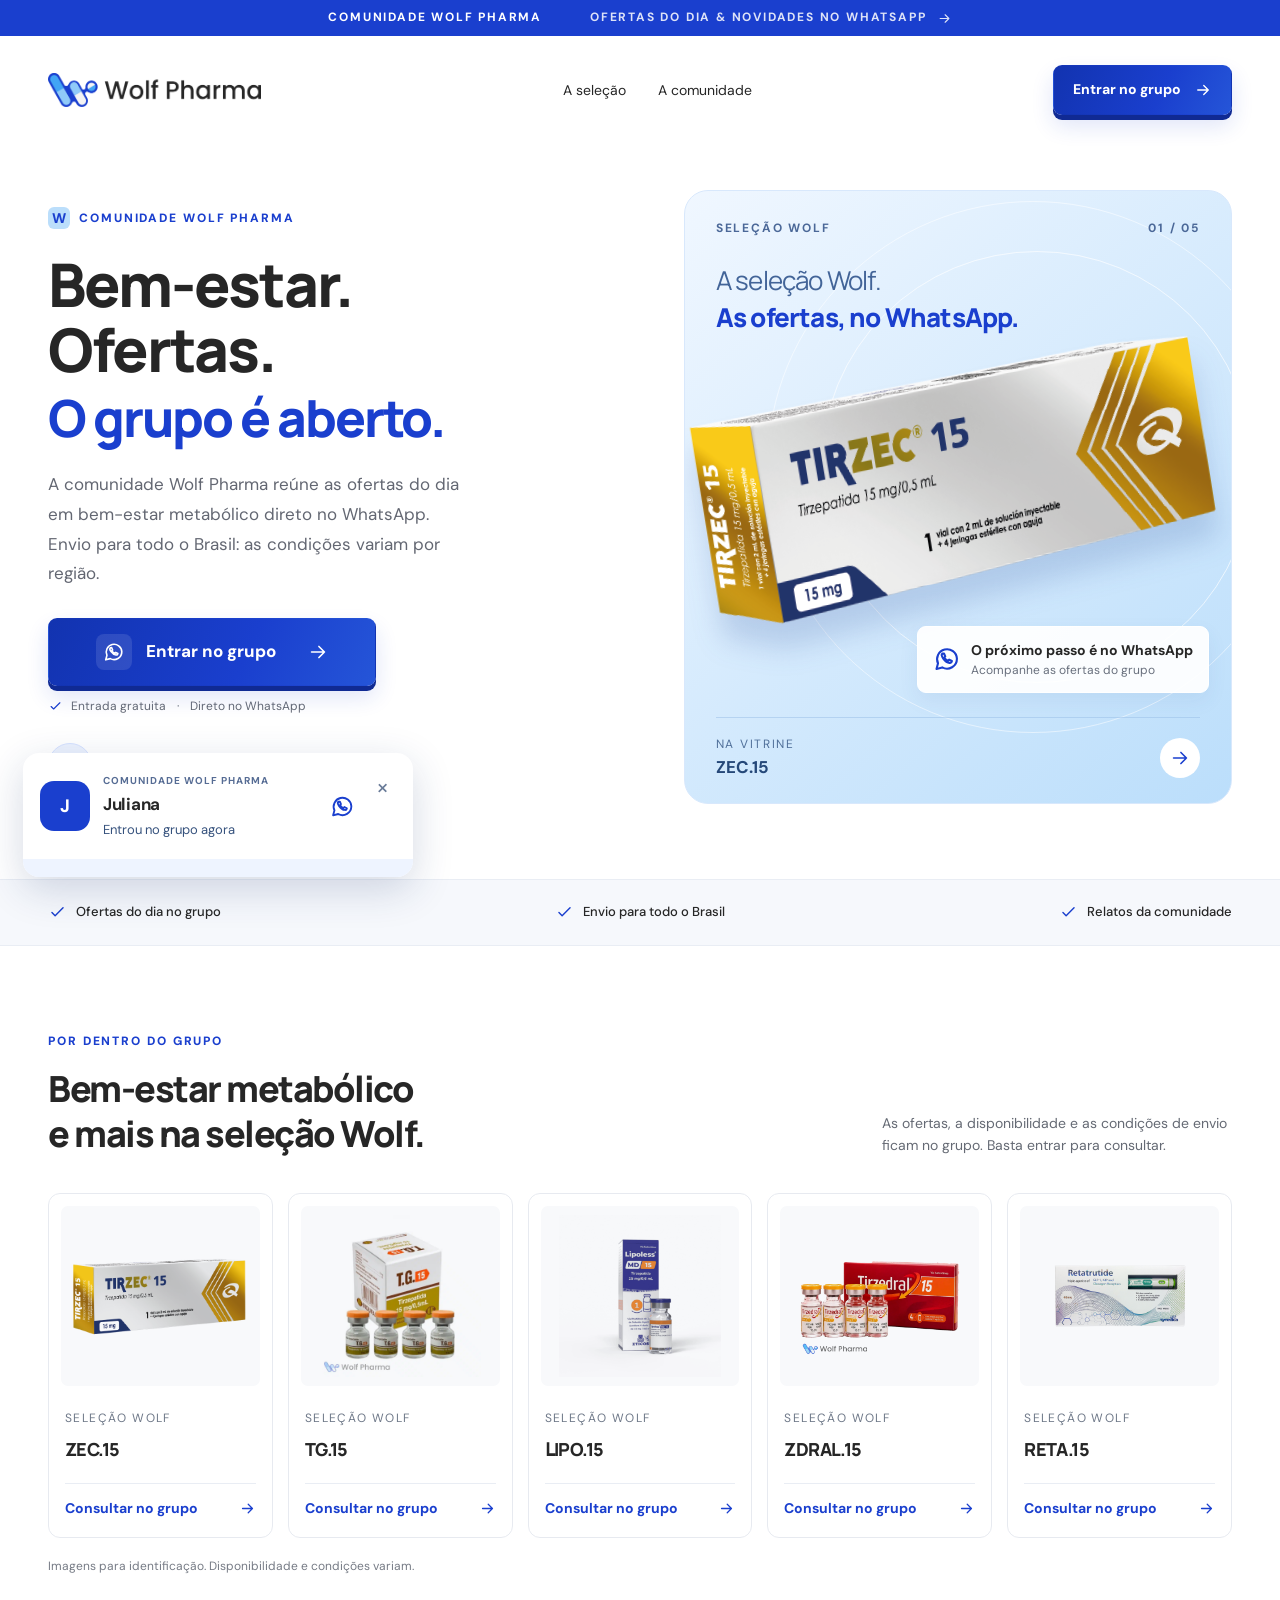
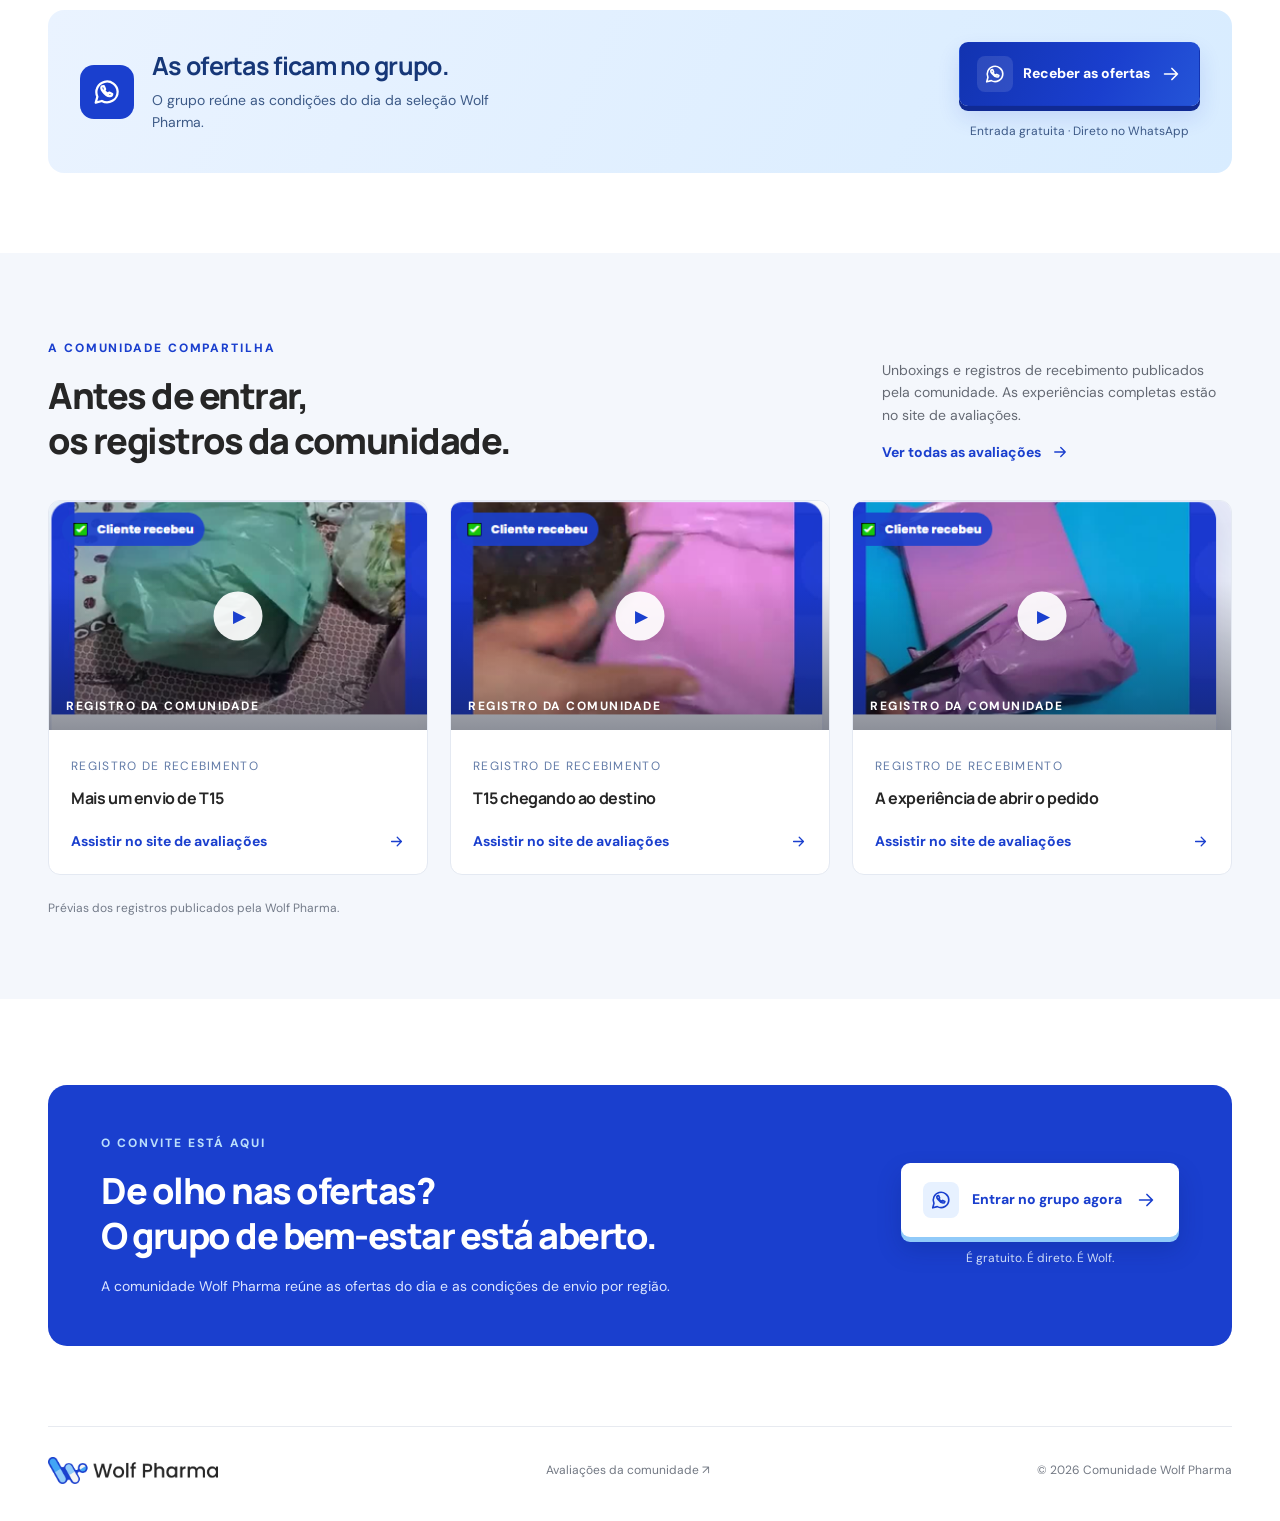
==== commit a6b9db56: "Add files via upload" ====
--- a/index.html
+++ b/index.html
@@ -21,7 +21,7 @@
   </header>
   <main id="conteudo">
     <section class="hero wrap">
-      <div class="ambient-products" aria-hidden="true"><img class="ambient-product ambient-product-a" src="assets/lipoland-motion.png" alt="" width="1024" height="1024" decoding="async"></div>
+      
       <div class="hero-copy">
         <span class="eyebrow"><span class="mini-mark">W</span> COMUNIDADE WOLF PHARMA</span>
         <h1>Bem-estar.<br>Ofertas.<br><span>O grupo é aberto.</span></h1>
@@ -33,21 +33,21 @@
       <div class="hero-showcase">
         <div class="showcase-top"><span>SELEÇÃO WOLF</span><span>01 / 05</span></div>
         <div class="showcase-title">A seleção Wolf.<br><strong>As ofertas, no WhatsApp.</strong></div>
-        <div class="product-stage"><img class="hero-product" src="assets/tirzec.png" alt="Embalagem W15 da seleção Wolf Pharma" width="1021" height="484" fetchpriority="high"></div>
+        <div class="product-stage"><img class="hero-product" src="assets/p01.png" alt="Embalagem ZEC.15 da seleção Wolf Pharma" width="1021" height="484" fetchpriority="high"></div>
         <div class="floating-label"><svg><use href="#whatsapp"/></svg><div><strong>O próximo passo é no WhatsApp</strong><span>Acompanhe as ofertas do grupo</span></div></div>
-        <div class="showcase-bottom"><div><span>NA VITRINE</span><strong>W15</strong></div><a href="#produtos" aria-label="Conhecer todos os produtos"><svg><use href="#arrow"/></svg></a></div>
+        <div class="showcase-bottom"><div><span>NA VITRINE</span><strong>ZEC.15</strong></div><a href="#produtos" aria-label="Conhecer todos os produtos"><svg><use href="#arrow"/></svg></a></div>
       </div>
     </section>
     <div class="benefit-band"><div class="wrap"><span><svg><use href="#check"/></svg> Ofertas do dia no grupo</span><span><svg><use href="#check"/></svg> Envio para todo o Brasil</span><span><svg><use href="#check"/></svg> Relatos da comunidade</span></div></div>
     <section id="produtos" class="products section wrap">
-      <div class="ambient-products" aria-hidden="true"><img class="ambient-product ambient-product-b" src="assets/lipoland-motion.png" alt="" width="1024" height="1024" loading="lazy" decoding="async"><img class="ambient-product ambient-product-c" src="assets/lipoland-motion.png" alt="" width="1024" height="1024" loading="lazy" decoding="async"></div>
+      
       <div class="section-heading"><div><span class="eyebrow">POR DENTRO DO GRUPO</span><h2>Bem-estar metabólico<br>e mais na seleção Wolf.</h2></div><p>As ofertas, a disponibilidade e as condições de envio ficam no grupo. Basta entrar para consultar.</p></div>
       <div class="product-grid">
-        <article class="product-card"><div class="product-photo"><img src="assets/tirzec.png" alt="Caixa de Tirzec 15" width="1021" height="484" loading="lazy"></div><span>SELEÇÃO WOLF</span><h3>ZEC.15</h3><a href="https://chat.whatsapp.com/EcLb6vpAdC8JbvyEDPKC98" target="_blank" rel="noopener noreferrer" aria-label="Consultar W15 no grupo">Consultar no grupo <svg><use href="#arrow"/></svg></a></article>
-        <article class="product-card"><div class="product-photo"><img src="assets/tg.webp" alt="Embalagem TG 15 mg" loading="lazy" width="500" height="500"></div><span>SELEÇÃO WOLF</span><h3>TG.15</h3><a href="https://chat.whatsapp.com/EcLb6vpAdC8JbvyEDPKC98" target="_blank" rel="noopener noreferrer" aria-label="Consultar T15 no grupo">Consultar no grupo <svg><use href="#arrow"/></svg></a></article>
-        <article class="product-card"><div class="product-photo"><img src="assets/lipoless.png" alt="Embalagem Lipoless MD 15" loading="lazy" width="500" height="500"></div><span>SELEÇÃO WOLF</span><h3>LIPO.15</h3><a href="https://chat.whatsapp.com/EcLb6vpAdC8JbvyEDPKC98" target="_blank" rel="noopener noreferrer" aria-label="Consultar L15 no grupo">Consultar no grupo <svg><use href="#arrow"/></svg></a></article>
-        <article class="product-card"><div class="product-photo"><img src="assets/tirzedral.webp" alt="Embalagem Tirzedral 15 mg" loading="lazy" width="500" height="500"></div><span>SELEÇÃO WOLF</span><h3>ZEDRAL.15</h3><a href="https://chat.whatsapp.com/EcLb6vpAdC8JbvyEDPKC98" target="_blank" rel="noopener noreferrer" aria-label="Consultar Z15 no grupo">Consultar no grupo <svg><use href="#arrow"/></svg></a></article>
-        <article class="product-card"><div class="product-photo"><img src="assets/retatrutida.png" alt="Embalagem de Retatrutida" loading="lazy" width="500" height="500"></div><span>SELEÇÃO WOLF</span><h3>RETA.15</h3><a href="https://chat.whatsapp.com/EcLb6vpAdC8JbvyEDPKC98" target="_blank" rel="noopener noreferrer" aria-label="Consultar R15 no grupo">Consultar no grupo <svg><use href="#arrow"/></svg></a></article>
+        <article class="product-card"><div class="product-photo"><img src="assets/p01.png" width="1021" height="484" loading="lazy"></div><span>SELEÇÃO WOLF</span><h3>ZEC.15</h3><a href="https://chat.whatsapp.com/EcLb6vpAdC8JbvyEDPKC98" target="_blank" rel="noopener noreferrer" aria-label="Consultar ZEC.15 no grupo">Consultar no grupo <svg><use href="#arrow"/></svg></a></article>
+        <article class="product-card"><div class="product-photo"><img src="assets/p02.webp" loading="lazy" width="500" height="500"></div><span>SELEÇÃO WOLF</span><h3>TG.15</h3><a href="https://chat.whatsapp.com/EcLb6vpAdC8JbvyEDPKC98" target="_blank" rel="noopener noreferrer" aria-label="Consultar TG.15 no grupo">Consultar no grupo <svg><use href="#arrow"/></svg></a></article>
+        <article class="product-card"><div class="product-photo"><img src="assets/p03.png" loading="lazy" width="500" height="500"></div><span>SELEÇÃO WOLF</span><h3>ⅬІPO.15</h3><a href="https://chat.whatsapp.com/EcLb6vpAdC8JbvyEDPKC98" target="_blank" rel="noopener noreferrer" aria-label="Consultar ⅬІPO.15 no grupo">Consultar no grupo <svg><use href="#arrow"/></svg></a></article>
+        <article class="product-card"><div class="product-photo"><img src="assets/p04.webp" loading="lazy" width="500" height="500"></div><span>SELEÇÃO WOLF</span><h3>ZDRAL.15</h3><a href="https://chat.whatsapp.com/EcLb6vpAdC8JbvyEDPKC98" target="_blank" rel="noopener noreferrer" aria-label="Consultar ZDRAL.15 no grupo">Consultar no grupo <svg><use href="#arrow"/></svg></a></article>
+        <article class="product-card"><div class="product-photo"><img src="assets/p05.png" loading="lazy" width="500" height="500"></div><span>SELEÇÃO WOLF</span><h3>RETA.15</h3><a href="https://chat.whatsapp.com/EcLb6vpAdC8JbvyEDPKC98" target="_blank" rel="noopener noreferrer" aria-label="Consultar RETA.15 no grupo">Consultar no grupo <svg><use href="#arrow"/></svg></a></article>
       </div>
       <p class="product-note">Imagens para identificação. Disponibilidade e condições variam.</p>
       <div class="mid-cta" aria-labelledby="mid-cta-title">
@@ -56,7 +56,6 @@
       </div>
     </section>
     <section id="avaliacoes" class="reviews section">
-      <div class="ambient-products" aria-hidden="true"><img class="ambient-product ambient-product-d" src="assets/lipoland-motion.png" alt="" width="1024" height="1024" loading="lazy" decoding="async"></div>
       <div class="wrap"><div class="section-heading"><div><span class="eyebrow">A COMUNIDADE COMPARTILHA</span><h2>Antes de entrar,<br>os registros da comunidade.</h2></div><div class="review-intro"><p>Unboxings e registros de recebimento publicados pela comunidade. As experiências completas estão no site de avaliações.</p><a class="text-link" href="https://clientes.wolfpharma.me/" target="_blank" rel="noopener noreferrer">Ver todas as avaliações <svg><use href="#arrow"/></svg></a></div></div>
       <div class="review-slider" id="review-slider" tabindex="0" aria-label="Registros da comunidade. Use as setas para navegar.">
         <a class="review-card" href="https://clientes.wolfpharma.me/" target="_blank" rel="noopener noreferrer"><div class="review-image review-one" role="img" aria-label="Pacote recebido pela comunidade"><span class="play" aria-hidden="true">▶</span><span class="image-label">REGISTRO DA COMUNIDADE</span></div><div class="review-body"><span>REGISTRO DE RECEBIMENTO</span><h3>Mais um envio de T15</h3><p>Assistir no site de avaliações <svg><use href="#arrow"/></svg></p></div></a>
--- a/styles.css
+++ b/styles.css
@@ -62,7 +62,54 @@
   .slider-controls button:not(:disabled):hover{background:var(--blue);color:white}
 }
 @media(hover:none){.button:hover,.product-card:hover{transform:none}.review-card:hover .play{scale:1}}
+/* Chamadas para o WhatsApp: contraste, profundidade e um acento de luz breve. */
+.button{position:relative;isolation:isolate;overflow:hidden;font-weight:800;background:linear-gradient(115deg,#1233b0 0%,#1a3fce 60%,#2555d8 100%);box-shadow:0 5px 0 #102a93,0 11px 22px #1a3fce24;transition:transform 180ms var(--motion-arrive),box-shadow 180ms,background-color 180ms}
+.button:before{content:'';pointer-events:none;position:absolute;inset:-50% auto -50% -65%;width:42%;background:linear-gradient(90deg,transparent,#ffffff38,transparent);transform:translateX(0) skewX(-22deg)}
+.button.motion-attention:before{animation:cta-light-pass 1100ms 250ms var(--motion-arrive) both}
+.button>svg:first-child:not(:last-child){box-sizing:content-box;padding:7px;border-radius:8px;background:#ffffff1c;width:22px;height:22px}
+.button:hover{background:linear-gradient(115deg,#102d9f,#1945d5);box-shadow:0 7px 0 #102a93,0 15px 25px #1a3fce2b;transform:translateY(-2px)}
+.button:focus-visible{outline:3px solid var(--sky);outline-offset:7px}
+.button:active{transform:translateY(3px);box-shadow:0 2px 0 #102a93,0 5px 12px #1a3fce20}
+.hero-button{padding:15px 22px;gap:14px;font-size:17px}
+.button-white{background:white;color:var(--blue);box-shadow:0 5px 0 #90caf9,0 12px 24px #07195936}
+.button-white>svg:first-child:not(:last-child){background:#e7f1ff}
+.button-white:before{background:linear-gradient(90deg,transparent,#42a5f538,transparent)}
+.button-white:hover{background:#eff6ff;box-shadow:0 7px 0 #90caf9,0 15px 25px #07195936}
+.button-white:active{box-shadow:0 2px 0 #90caf9}
+.mid-cta{display:flex;align-items:center;justify-content:space-between;gap:32px;padding:32px;margin-top:34px;border-radius:16px;background:linear-gradient(115deg,#eaf3ff,#d8ecff)}
+.mid-cta-copy{display:flex;align-items:center;gap:18px;min-width:0}
+.mid-cta-icon{display:grid;place-items:center;flex:0 0 54px;height:54px;border-radius:14px;background:var(--blue);color:white}
+.mid-cta-icon svg{width:30px;height:30px}
+.mid-cta h3{font-size:25px;line-height:1.25;letter-spacing:-.7px;color:#163778}
+.mid-cta p{font-size:14px;line-height:1.6;color:#3d5a87;max-width:430px;margin-top:8px}
+.mid-cta-action{flex-shrink:0;text-align:center}
+.mid-cta-action .button{font-size:14px;padding:13px 17px;gap:10px}
+.mid-cta-action small{display:block;margin-top:16px;font-size:12px;color:#3d5a87}
+.hero-showcase.motion-attention .product-stage{animation:product-settle 3200ms 750ms ease-in-out both}
+.benefit-band.motion-attention svg{stroke-dasharray:30;animation:benefit-check 650ms 150ms ease-out both}
+.benefit-band.motion-attention span:nth-child(2) svg{animation-delay:260ms}
+.benefit-band.motion-attention span:nth-child(3) svg{animation-delay:370ms}
+.motion-paused *,.motion-paused *:before,.motion-paused *:after{animation-play-state:paused!important}
+@keyframes cta-light-pass{from{transform:translateX(0) skewX(-22deg)}to{transform:translateX(480%) skewX(-22deg)}}
+@keyframes product-settle{0%,100%{transform:translateY(0)}50%{transform:translateY(-9px)}}
+@keyframes benefit-check{from{stroke-dashoffset:30;opacity:.4}to{stroke-dashoffset:0;opacity:1}}
+@media(hover:hover) and (pointer:fine){.product-card:hover .product-photo img{transform:translateY(-3px) scale(1.06)}.product-card:focus-within .product-photo img{transform:translateY(-3px) scale(1.03)}}
+@media(max-width:1000px){.mid-cta{align-items:flex-start;flex-direction:column;gap:24px}.mid-cta-action{align-self:stretch}.mid-cta-action .button{min-width:320px}}
+@media(max-width:640px){.hero-button{font-size:15px;padding:13px 15px}.button>svg:first-child:not(:last-child){width:20px;height:20px;padding:5px}.mid-cta{padding:24px 19px;gap:23px;margin-top:28px}.mid-cta-copy{align-items:flex-start;gap:12px}.mid-cta-icon{flex-basis:42px;height:42px;border-radius:10px}.mid-cta-icon svg{width:25px;height:25px}.mid-cta h3{font-size:22px}.mid-cta p{font-size:13px}.mid-cta-action .button{min-width:0;width:100%;font-size:13px;padding:13px 10px;gap:7px}.mid-cta-action small{font-size:11px}.mobile-cta .button{padding:10px;font-size:13px}.button-white{white-space:normal}.button-small{box-shadow:0 3px 0 #102a93,0 6px 13px #1a3fce20}}
+@media(hover:none){.button:hover{transform:none}.button:active{transform:translateY(3px)}}
+/* Fundo atmosférico: desfoque adicional estático, sem animar o filtro. */
+.hero,.products,.reviews{position:relative;isolation:isolate}
+.ambient-products{position:absolute;inset:0;z-index:-1;overflow:hidden;pointer-events:none;user-select:none}
+.ambient-product{position:absolute;width:clamp(160px,23vw,310px);height:auto;opacity:.09;filter:blur(18px);transform:translateY(var(--ambient-y,0px)) rotate(var(--ambient-angle,-18deg));transform-origin:center;mix-blend-mode:multiply}
+.ambient-product-a{left:-100px;bottom:3%;--ambient-angle:-23deg;opacity:.09}
+.ambient-product-b{right:-80px;top:0;--ambient-angle:21deg}
+.ambient-product-c{left:-95px;bottom:0;--ambient-angle:-28deg;width:220px;opacity:.08}
+.ambient-product-d{right:-65px;top:25px;--ambient-angle:24deg;width:320px;opacity:.1}
+.ambient-products.ambient-arrived .ambient-product{animation:ambient-arrival 4200ms var(--motion-arrive) both}
+@keyframes ambient-arrival{0%{translate:-36px 24px;opacity:0}25%{opacity:.1}70%{translate:7px -5px}100%{translate:0 0}}
+@media(max-width:640px){.ambient-product{width:180px;opacity:.08}.ambient-product-a{left:-65px;bottom:8%}.ambient-product-b{right:-75px;top:15px}.ambient-product-c{width:170px;left:-70px;bottom:6%}.ambient-product-d{width:210px;right:-90px;top:8px}}
 @media(prefers-reduced-motion:reduce){
+  .ambient-product{transform:rotate(var(--ambient-angle,-18deg));translate:none}
   html{scroll-behavior:auto}
   *,*:before,*:after{animation:none!important}
   .button,.product-card,.product-photo img,.play,.slider-controls button,.button svg:last-child,.text-link svg,.product-card>a svg,.review-body svg{transition:color 100ms,background-color 100ms,border-color 100ms;transform:none!important;scale:1!important}
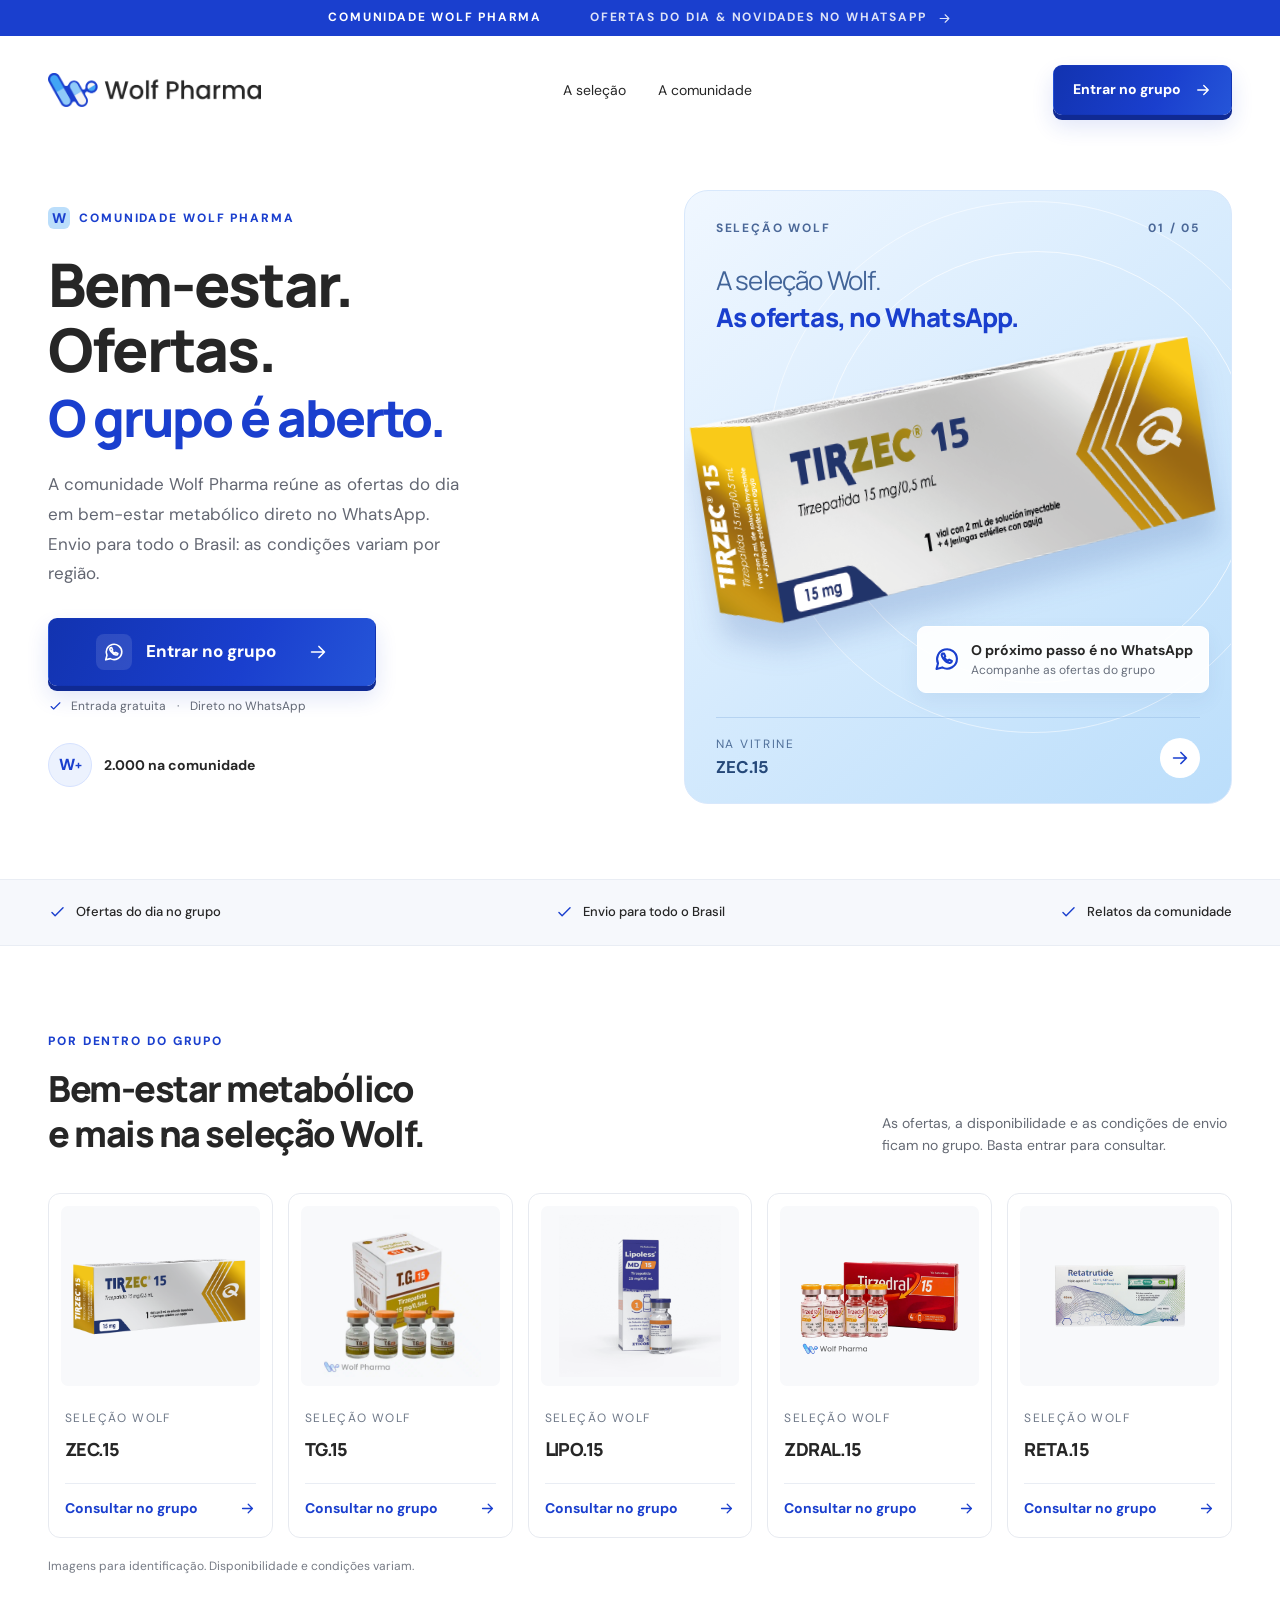
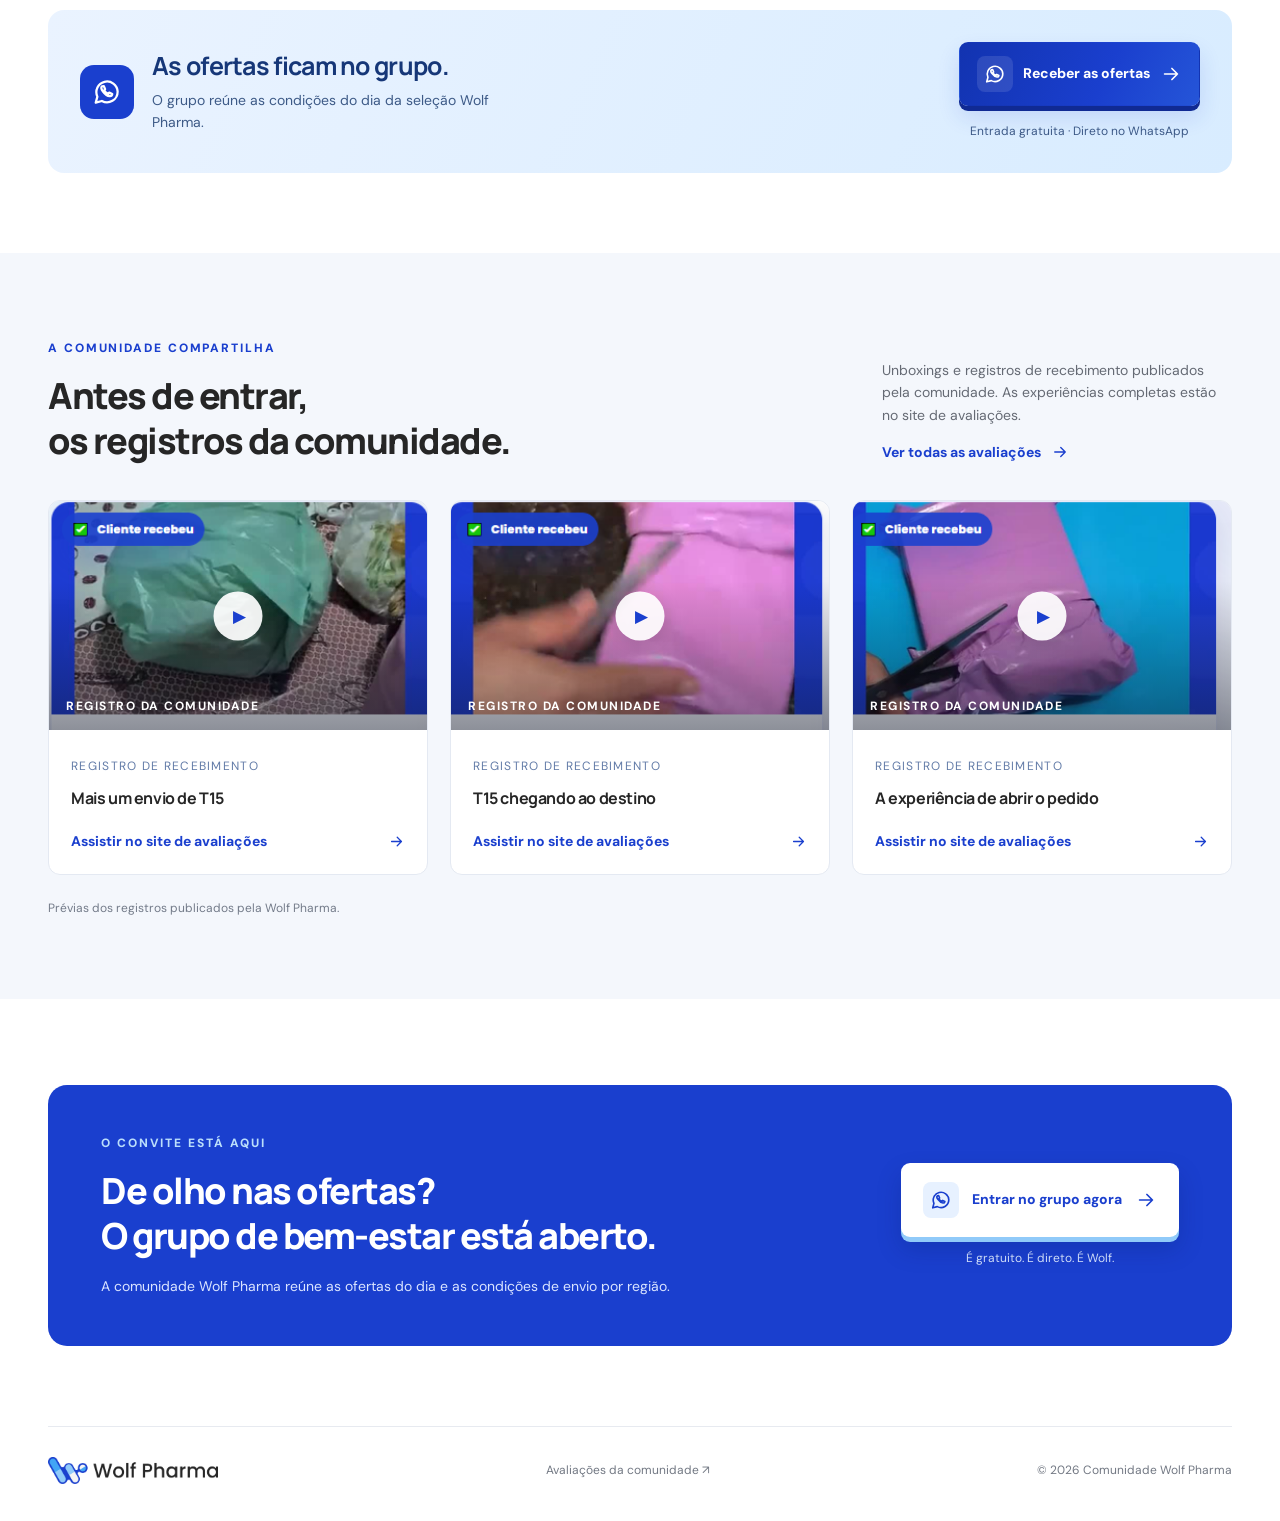
==== commit afaa6612: "Update index.html" ====
--- a/index.html
+++ b/index.html
@@ -6,11 +6,29 @@
   <meta name="theme-color" content="#1A3FCE">
   <meta name="description" content="Comunidade Wolf Pharma: acompanhe as ofertas do dia no WhatsApp, conheça a seleção de bem-estar metabólico e consulte as condições de envio para todo o Brasil.">
   <title>Comunidade Wolf Pharma | Ofertas do dia no WhatsApp</title>
+  <!-- Meta Pixel Code -->
+  <script>
+  !function(f,b,e,v,n,t,s)
+  {if(f.fbq)return;n=f.fbq=function(){n.callMethod?
+  n.callMethod.apply(n,arguments):n.queue.push(arguments)};
+  if(!f._fbq)f._fbq=n;n.push=n;n.loaded=!0;n.version='2.0';
+  n.queue=[];t=b.createElement(e);t.async=!0;
+  t.src=v;s=b.getElementsByTagName(e)[0];
+  s.parentNode.insertBefore(t,s)}(window, document,'script',
+  'https://connect.facebook.net/en_US/fbevents.js');
+  fbq('init', '766481539225097');
+  fbq('track', 'PageView');
+  </script>
+  <!-- End Meta Pixel Code -->
+
   <link rel="icon" href="assets/icone.png">
   <link rel="stylesheet" href="styles.css">
   <script src="script.js" defer></script>
 </head>
 <body>
+  <noscript><img height="1" width="1" style="display:none"
+  src="https://www.facebook.com/tr?id=766481539225097&ev=PageView&noscript=1"
+  /></noscript>
   <a class="skip-link" href="#conteudo">Pular para o conteúdo</a>
   <svg class="svg-library" xmlns="http://www.w3.org/2000/svg" aria-hidden="true"><symbol id="whatsapp" viewBox="0 0 24 24"><path d="M20.5 11.7a8.5 8.5 0 0 1-12.6 7.5L3 20.5l1.3-4.8A8.5 8.5 0 1 1 20.5 11.7Z"/><path d="M8 7.4c-.8.7-.6 2.3.8 4.2s3.7 3.6 5.3 3.7c1.1.1 2-.8 2.1-1.6l-2.4-1.2-.9 1c-1.3-.5-2.6-1.6-3.2-2.8l.8-.9-1-2.5Z"/></symbol><symbol id="arrow" viewBox="0 0 24 24"><path d="M5 12h14m-6-6 6 6-6 6"/></symbol><symbol id="check" viewBox="0 0 24 24"><path d="m5 12 4 4L19 6"/></symbol></svg>
   <div class="announcement">COMUNIDADE WOLF PHARMA <span>OFERTAS DO DIA & NOVIDADES NO WHATSAPP <svg><use href="#arrow"/></svg></span></div>
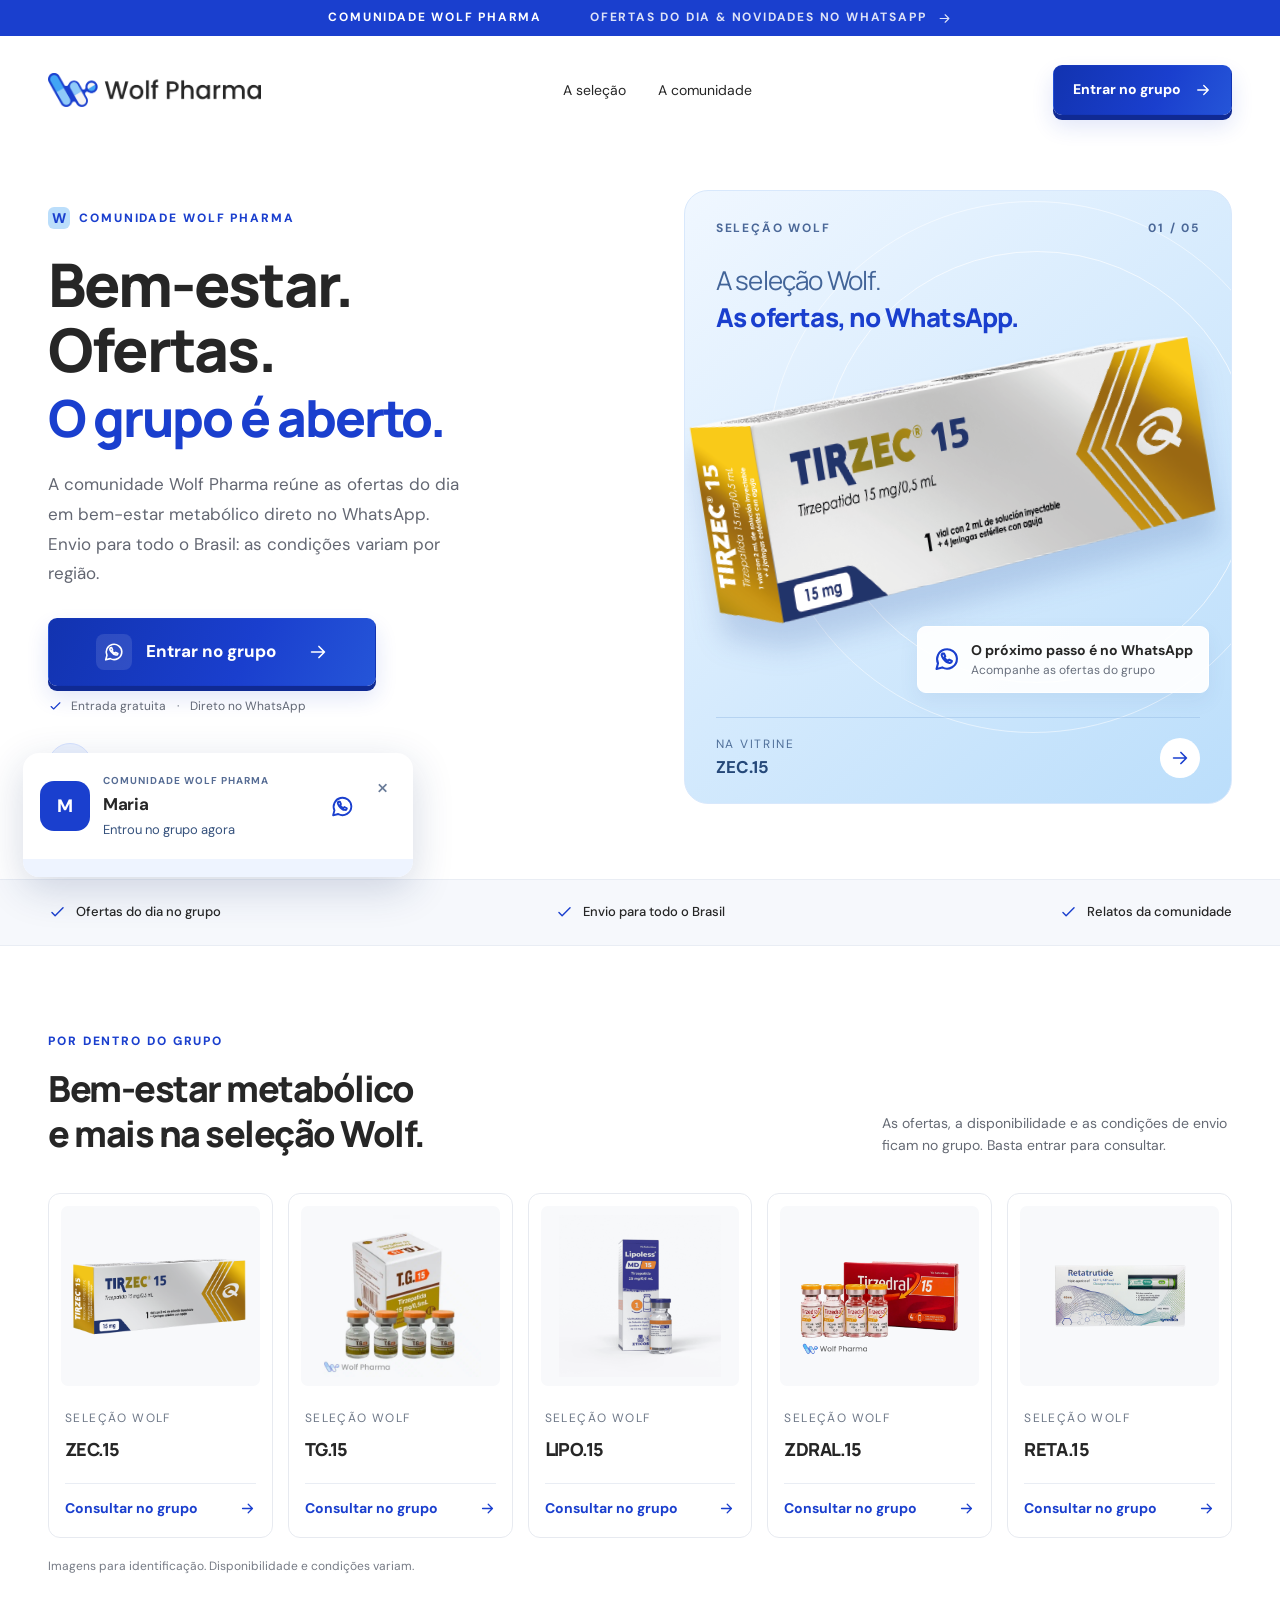
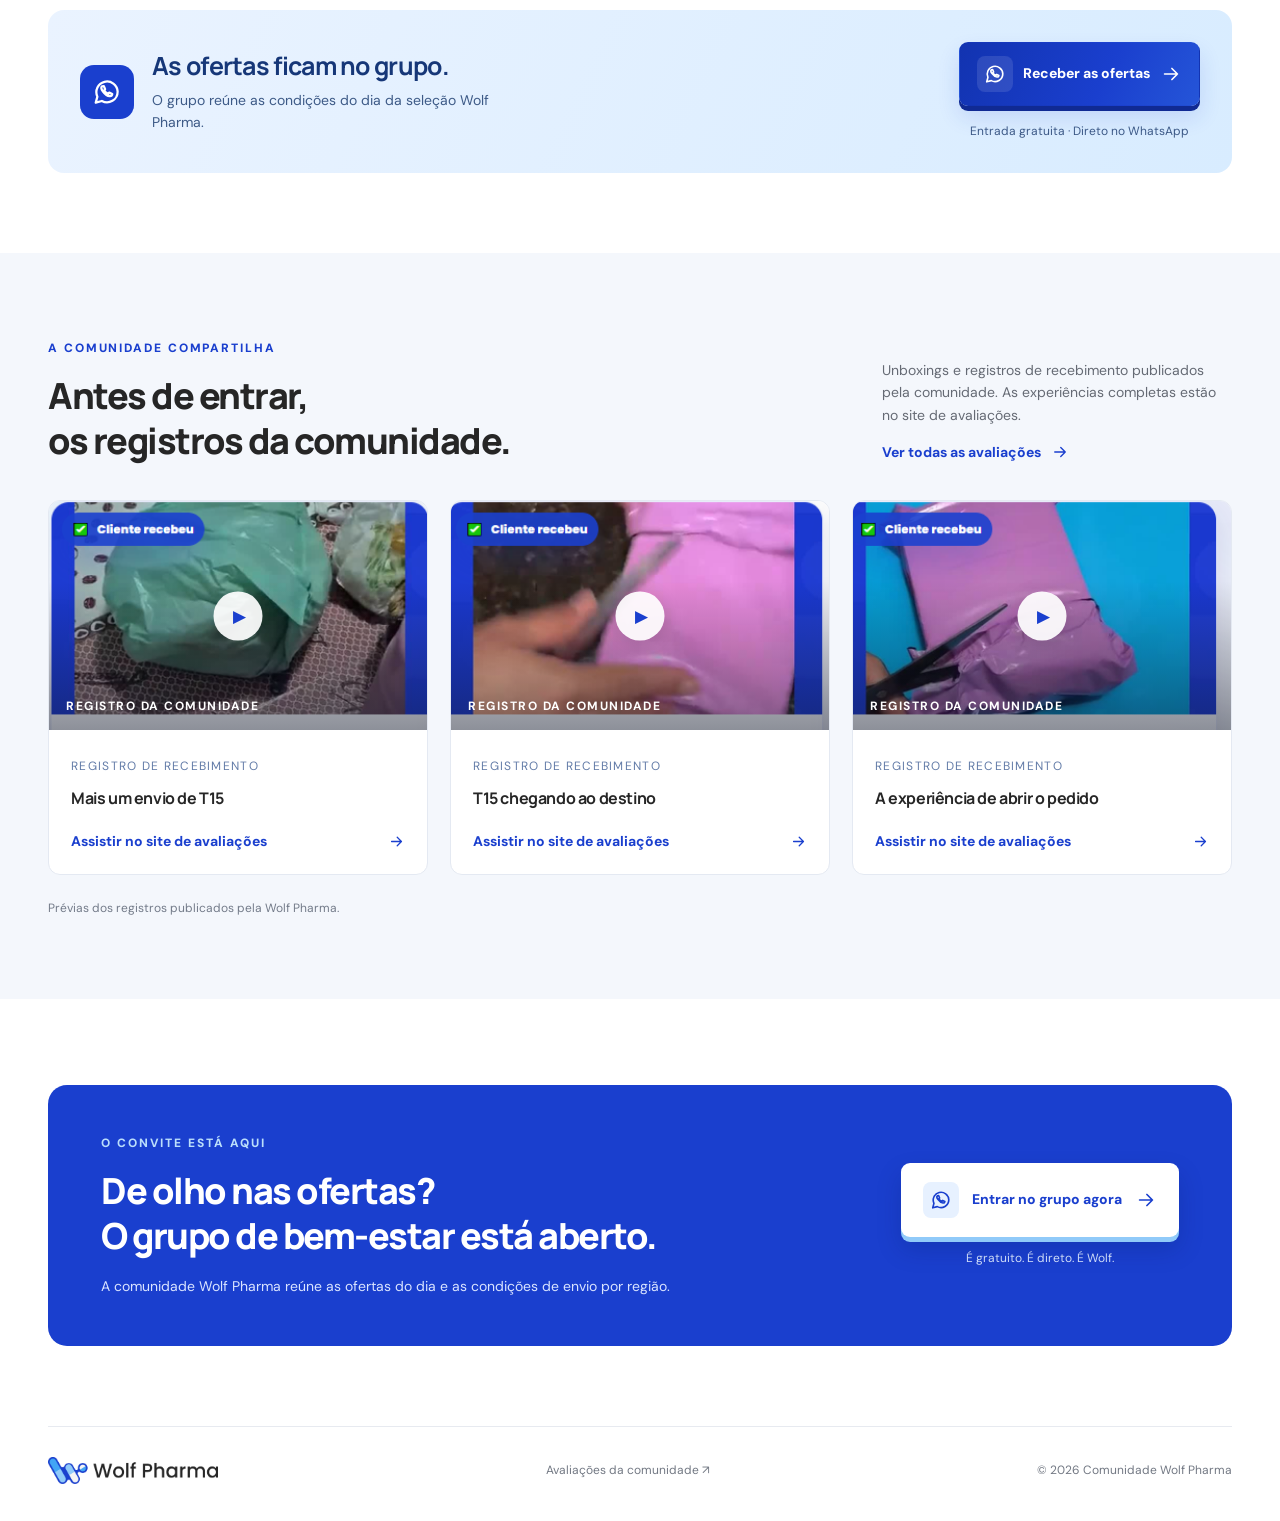
==== commit 9abd5b62: "atualiza zap" ====
--- a/index.html
+++ b/index.html
@@ -35,7 +35,7 @@
   <header class="header wrap">
     <a href="#" aria-label="Wolf Pharma, início"><img class="logo" src="assets/logo.png" alt="Wolf Pharma" width="940" height="147"></a>
     <nav aria-label="Navegação principal"><a href="#produtos">A seleção</a><a href="#avaliacoes">A comunidade</a></nav>
-    <a class="button button-small" href="https://chat.whatsapp.com/EcLb6vpAdC8JbvyEDPKC98" target="_blank" rel="noopener noreferrer">Entrar no grupo <svg><use href="#arrow"/></svg></a>
+    <a class="button button-small" href="https://chat.whatsapp.com/DryzruIidDp6dbp7SeouVf" target="_blank" rel="noopener noreferrer">Entrar no grupo <svg><use href="#arrow"/></svg></a>
   </header>
   <main id="conteudo">
     <section class="hero wrap">
@@ -44,7 +44,7 @@
         <span class="eyebrow"><span class="mini-mark">W</span> COMUNIDADE WOLF PHARMA</span>
         <h1>Bem-estar.<br>Ofertas.<br><span>O grupo é aberto.</span></h1>
         <p>A comunidade Wolf Pharma reúne as ofertas do dia em bem-estar metabólico direto no WhatsApp. Envio para todo o Brasil: as condições variam por região.</p>
-        <a class="button hero-button" href="https://chat.whatsapp.com/EcLb6vpAdC8JbvyEDPKC98" target="_blank" rel="noopener noreferrer"><svg><use href="#whatsapp"/></svg> Entrar no grupo <svg><use href="#arrow"/></svg></a>
+        <a class="button hero-button" href="https://chat.whatsapp.com/DryzruIidDp6dbp7SeouVf" target="_blank" rel="noopener noreferrer"><svg><use href="#whatsapp"/></svg> Entrar no grupo <svg><use href="#arrow"/></svg></a>
         <div class="cta-note"><svg><use href="#check"/></svg> Entrada gratuita <span>·</span> Direto no WhatsApp</div>
         <div class="community"><div class="community-icon" aria-hidden="true">W<span>+</span></div><div><strong><span id="member-count">2.440</span> na comunidade <span id="member-increment" aria-hidden="true"></span></strong></div></div>
       </div>
@@ -61,16 +61,16 @@
       
       <div class="section-heading"><div><span class="eyebrow">POR DENTRO DO GRUPO</span><h2>Bem-estar metabólico<br>e mais na seleção Wolf.</h2></div><p>As ofertas, a disponibilidade e as condições de envio ficam no grupo. Basta entrar para consultar.</p></div>
       <div class="product-grid">
-        <article class="product-card"><div class="product-photo"><img src="assets/p01.png" width="1021" height="484" loading="lazy"></div><span>SELEÇÃO WOLF</span><h3>ZEC.15</h3><a href="https://chat.whatsapp.com/EcLb6vpAdC8JbvyEDPKC98" target="_blank" rel="noopener noreferrer" aria-label="Consultar ZEC.15 no grupo">Consultar no grupo <svg><use href="#arrow"/></svg></a></article>
-        <article class="product-card"><div class="product-photo"><img src="assets/p02.webp" loading="lazy" width="500" height="500"></div><span>SELEÇÃO WOLF</span><h3>TG.15</h3><a href="https://chat.whatsapp.com/EcLb6vpAdC8JbvyEDPKC98" target="_blank" rel="noopener noreferrer" aria-label="Consultar TG.15 no grupo">Consultar no grupo <svg><use href="#arrow"/></svg></a></article>
-        <article class="product-card"><div class="product-photo"><img src="assets/p03.png" loading="lazy" width="500" height="500"></div><span>SELEÇÃO WOLF</span><h3>ⅬІPO.15</h3><a href="https://chat.whatsapp.com/EcLb6vpAdC8JbvyEDPKC98" target="_blank" rel="noopener noreferrer" aria-label="Consultar ⅬІPO.15 no grupo">Consultar no grupo <svg><use href="#arrow"/></svg></a></article>
-        <article class="product-card"><div class="product-photo"><img src="assets/p04.webp" loading="lazy" width="500" height="500"></div><span>SELEÇÃO WOLF</span><h3>ZDRAL.15</h3><a href="https://chat.whatsapp.com/EcLb6vpAdC8JbvyEDPKC98" target="_blank" rel="noopener noreferrer" aria-label="Consultar ZDRAL.15 no grupo">Consultar no grupo <svg><use href="#arrow"/></svg></a></article>
-        <article class="product-card"><div class="product-photo"><img src="assets/p05.png" loading="lazy" width="500" height="500"></div><span>SELEÇÃO WOLF</span><h3>RETA.15</h3><a href="https://chat.whatsapp.com/EcLb6vpAdC8JbvyEDPKC98" target="_blank" rel="noopener noreferrer" aria-label="Consultar RETA.15 no grupo">Consultar no grupo <svg><use href="#arrow"/></svg></a></article>
+        <article class="product-card"><div class="product-photo"><img src="assets/p01.png" width="1021" height="484" loading="lazy"></div><span>SELEÇÃO WOLF</span><h3>ZEC.15</h3><a href="https://chat.whatsapp.com/DryzruIidDp6dbp7SeouVf" target="_blank" rel="noopener noreferrer" aria-label="Consultar ZEC.15 no grupo">Consultar no grupo <svg><use href="#arrow"/></svg></a></article>
+        <article class="product-card"><div class="product-photo"><img src="assets/p02.webp" loading="lazy" width="500" height="500"></div><span>SELEÇÃO WOLF</span><h3>TG.15</h3><a href="https://chat.whatsapp.com/DryzruIidDp6dbp7SeouVf" target="_blank" rel="noopener noreferrer" aria-label="Consultar TG.15 no grupo">Consultar no grupo <svg><use href="#arrow"/></svg></a></article>
+        <article class="product-card"><div class="product-photo"><img src="assets/p03.png" loading="lazy" width="500" height="500"></div><span>SELEÇÃO WOLF</span><h3>ⅬІPO.15</h3><a href="https://chat.whatsapp.com/DryzruIidDp6dbp7SeouVf" target="_blank" rel="noopener noreferrer" aria-label="Consultar ⅬІPO.15 no grupo">Consultar no grupo <svg><use href="#arrow"/></svg></a></article>
+        <article class="product-card"><div class="product-photo"><img src="assets/p04.webp" loading="lazy" width="500" height="500"></div><span>SELEÇÃO WOLF</span><h3>ZDRAL.15</h3><a href="https://chat.whatsapp.com/DryzruIidDp6dbp7SeouVf" target="_blank" rel="noopener noreferrer" aria-label="Consultar ZDRAL.15 no grupo">Consultar no grupo <svg><use href="#arrow"/></svg></a></article>
+        <article class="product-card"><div class="product-photo"><img src="assets/p05.png" loading="lazy" width="500" height="500"></div><span>SELEÇÃO WOLF</span><h3>RETA.15</h3><a href="https://chat.whatsapp.com/DryzruIidDp6dbp7SeouVf" target="_blank" rel="noopener noreferrer" aria-label="Consultar RETA.15 no grupo">Consultar no grupo <svg><use href="#arrow"/></svg></a></article>
       </div>
       <p class="product-note">Imagens para identificação. Disponibilidade e condições variam.</p>
       <div class="mid-cta" aria-labelledby="mid-cta-title">
         <div class="mid-cta-copy"><span class="mid-cta-icon" aria-hidden="true"><svg><use href="#whatsapp"/></svg></span><div><h3 id="mid-cta-title">As ofertas ficam no grupo.</h3><p>O grupo reúne as condições do dia da seleção Wolf Pharma.</p></div></div>
-        <div class="mid-cta-action"><a class="button" href="https://chat.whatsapp.com/EcLb6vpAdC8JbvyEDPKC98" target="_blank" rel="noopener noreferrer"><svg><use href="#whatsapp"/></svg> Receber as ofertas <svg><use href="#arrow"/></svg></a><small>Entrada gratuita · Direto no WhatsApp</small></div>
+        <div class="mid-cta-action"><a class="button" href="https://chat.whatsapp.com/DryzruIidDp6dbp7SeouVf" target="_blank" rel="noopener noreferrer"><svg><use href="#whatsapp"/></svg> Receber as ofertas <svg><use href="#arrow"/></svg></a><small>Entrada gratuita · Direto no WhatsApp</small></div>
       </div>
     </section>
     <section id="avaliacoes" class="reviews section">
@@ -81,10 +81,10 @@
         <a class="review-card" href="https://clientes.wolfpharma.me/" target="_blank" rel="noopener noreferrer"><div class="review-image review-three" role="img" aria-label="Abertura de pacote com tesoura"><span class="play" aria-hidden="true">▶</span><span class="image-label">REGISTRO DA COMUNIDADE</span></div><div class="review-body"><span>REGISTRO DE RECEBIMENTO</span><h3>A experiência de abrir o pedido</h3><p>Assistir no site de avaliações <svg><use href="#arrow"/></svg></p></div></a>
       </div><div class="slider-footer"><p>Prévias dos registros publicados pela Wolf Pharma.</p><div class="slider-controls"><button type="button" id="review-prev" aria-label="Avaliação anterior">←</button><button type="button" id="review-next" aria-label="Próxima avaliação">→</button></div></div></div>
     </section>
-    <section class="section wrap"><div class="final-cta"><div><span class="eyebrow">O CONVITE ESTÁ AQUI</span><h2>De olho nas ofertas?<br>O grupo de bem-estar está aberto.</h2><p>A comunidade Wolf Pharma reúne as ofertas do dia e as condições de envio por região.</p></div><div><a class="button button-white" href="https://chat.whatsapp.com/EcLb6vpAdC8JbvyEDPKC98" target="_blank" rel="noopener noreferrer"><svg><use href="#whatsapp"/></svg> Entrar no grupo agora <svg><use href="#arrow"/></svg></a><span class="final-note">É gratuito. É direto. É Wolf.</span></div></div></section>
+    <section class="section wrap"><div class="final-cta"><div><span class="eyebrow">O CONVITE ESTÁ AQUI</span><h2>De olho nas ofertas?<br>O grupo de bem-estar está aberto.</h2><p>A comunidade Wolf Pharma reúne as ofertas do dia e as condições de envio por região.</p></div><div><a class="button button-white" href="https://chat.whatsapp.com/DryzruIidDp6dbp7SeouVf" target="_blank" rel="noopener noreferrer"><svg><use href="#whatsapp"/></svg> Entrar no grupo agora <svg><use href="#arrow"/></svg></a><span class="final-note">É gratuito. É direto. É Wolf.</span></div></div></section>
   </main>
   <footer class="wrap"><div class="footer-top"><img class="logo" src="assets/logo.png" alt="Wolf Pharma" width="940" height="147"><a href="https://clientes.wolfpharma.me/" target="_blank" rel="noopener noreferrer">Avaliações da comunidade ↗</a><span>© <span id="year">2026</span> Comunidade Wolf Pharma</span></div></footer>
   <aside class="notice" id="notice" aria-label="Demonstração de notificações de entrada" hidden><div class="notice-main"><span class="notice-avatar" id="notice-avatar" aria-hidden="true"></span><div class="notice-copy"><span class="notice-group">COMUNIDADE WOLF PHARMA</span><strong id="notice-title"></strong><p id="notice-text"></p></div><svg class="notice-whatsapp" aria-hidden="true"><use href="#whatsapp"/></svg><button type="button" id="notice-close" aria-label="Fechar avisos">×</button></div><div class="notice-bottom"></div></aside>
-  <div class="mobile-cta"><a class="button" href="https://chat.whatsapp.com/EcLb6vpAdC8JbvyEDPKC98" target="_blank" rel="noopener noreferrer"><svg><use href="#whatsapp"/></svg> Entrar no grupo gratuitamente <svg><use href="#arrow"/></svg></a></div>
+  <div class="mobile-cta"><a class="button" href="https://chat.whatsapp.com/DryzruIidDp6dbp7SeouVf" target="_blank" rel="noopener noreferrer"><svg><use href="#whatsapp"/></svg> Entrar no grupo gratuitamente <svg><use href="#arrow"/></svg></a></div>
 </body>
 </html>
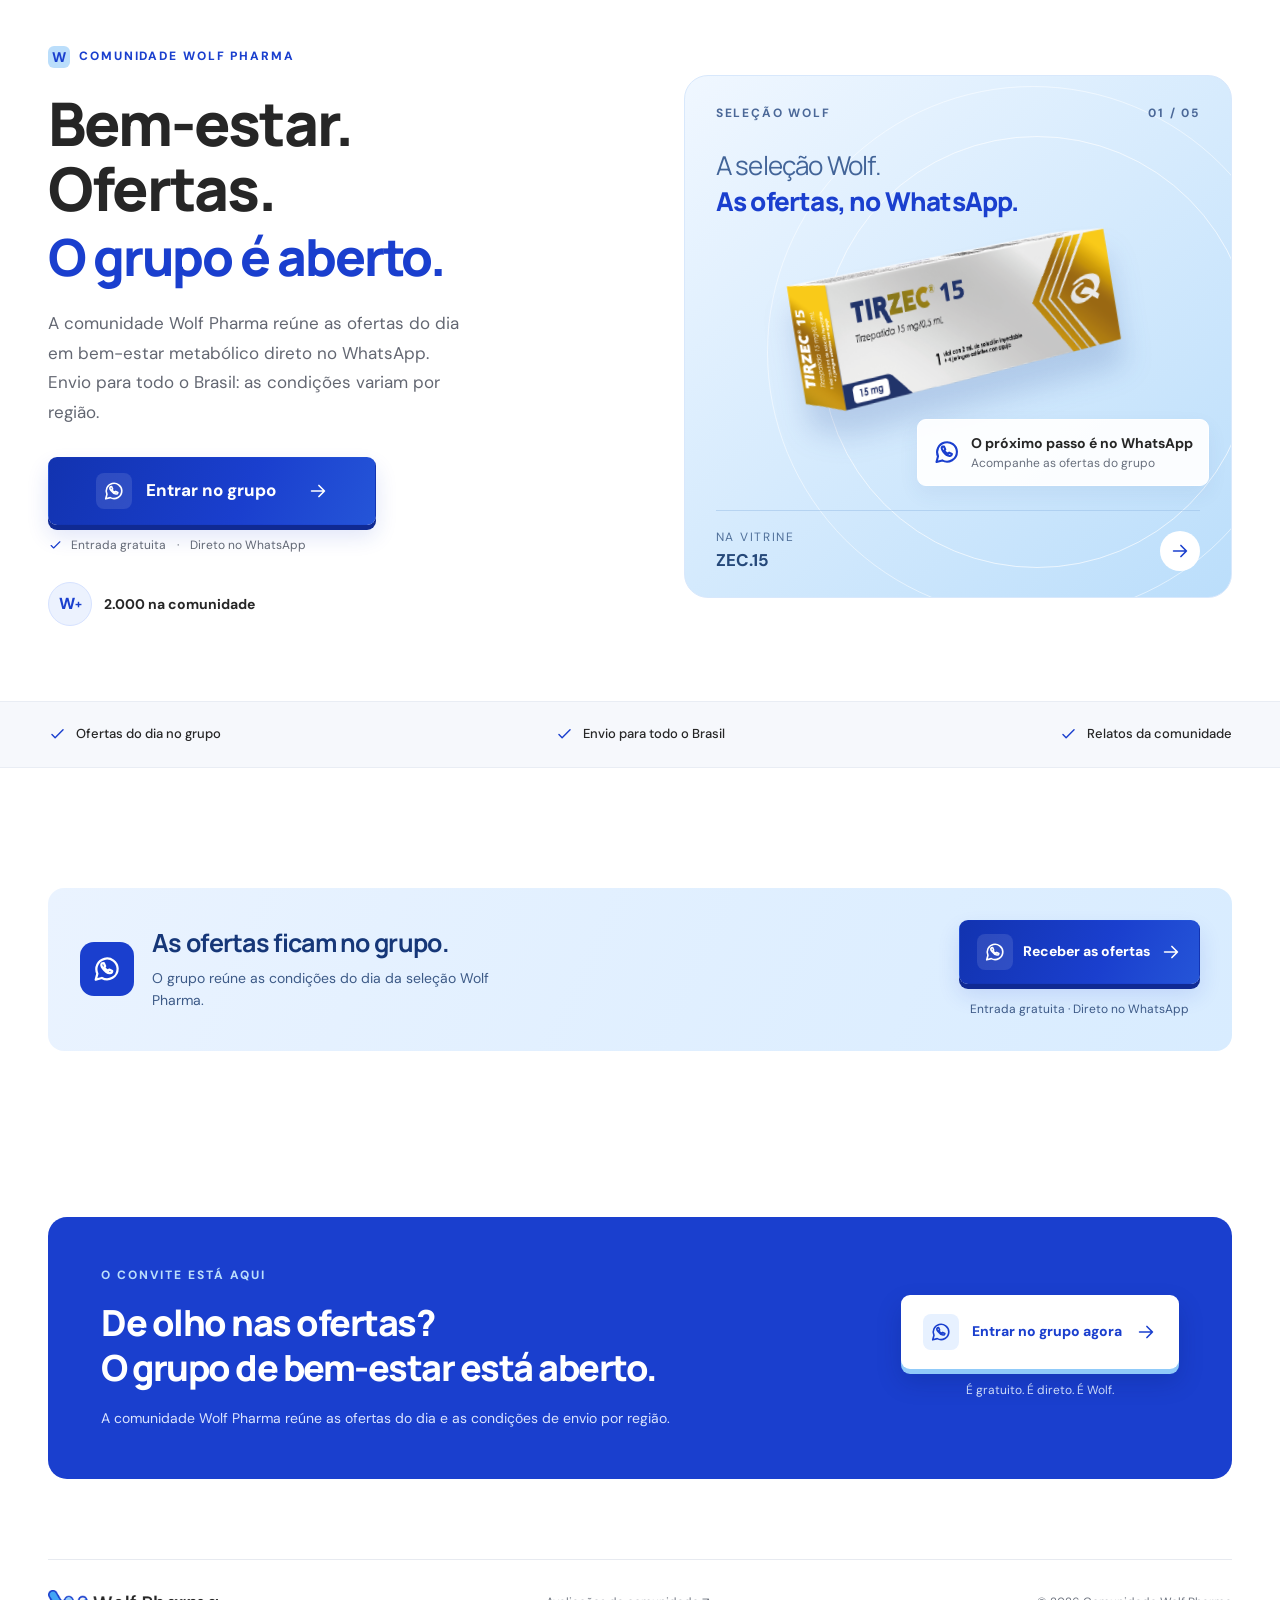
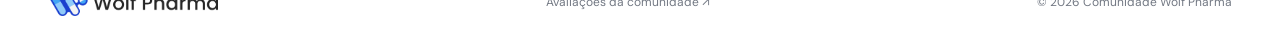
==== commit a45bbf3a: "Add files via upload" ====
--- a/index.html
+++ b/index.html
@@ -31,12 +31,7 @@
   /></noscript>
   <a class="skip-link" href="#conteudo">Pular para o conteúdo</a>
   <svg class="svg-library" xmlns="http://www.w3.org/2000/svg" aria-hidden="true"><symbol id="whatsapp" viewBox="0 0 24 24"><path d="M20.5 11.7a8.5 8.5 0 0 1-12.6 7.5L3 20.5l1.3-4.8A8.5 8.5 0 1 1 20.5 11.7Z"/><path d="M8 7.4c-.8.7-.6 2.3.8 4.2s3.7 3.6 5.3 3.7c1.1.1 2-.8 2.1-1.6l-2.4-1.2-.9 1c-1.3-.5-2.6-1.6-3.2-2.8l.8-.9-1-2.5Z"/></symbol><symbol id="arrow" viewBox="0 0 24 24"><path d="M5 12h14m-6-6 6 6-6 6"/></symbol><symbol id="check" viewBox="0 0 24 24"><path d="m5 12 4 4L19 6"/></symbol></svg>
-  <div class="announcement">COMUNIDADE WOLF PHARMA <span>OFERTAS DO DIA & NOVIDADES NO WHATSAPP <svg><use href="#arrow"/></svg></span></div>
-  <header class="header wrap">
-    <a href="#" aria-label="Wolf Pharma, início"><img class="logo" src="assets/logo.png" alt="Wolf Pharma" width="940" height="147"></a>
-    <nav aria-label="Navegação principal"><a href="#produtos">A seleção</a><a href="#avaliacoes">A comunidade</a></nav>
-    <a class="button button-small" href="https://chat.whatsapp.com/DryzruIidDp6dbp7SeouVf" target="_blank" rel="noopener noreferrer">Entrar no grupo <svg><use href="#arrow"/></svg></a>
-  </header>
+
   <main id="conteudo">
     <section class="hero wrap">
       
@@ -44,7 +39,7 @@
         <span class="eyebrow"><span class="mini-mark">W</span> COMUNIDADE WOLF PHARMA</span>
         <h1>Bem-estar.<br>Ofertas.<br><span>O grupo é aberto.</span></h1>
         <p>A comunidade Wolf Pharma reúne as ofertas do dia em bem-estar metabólico direto no WhatsApp. Envio para todo o Brasil: as condições variam por região.</p>
-        <a class="button hero-button" href="https://chat.whatsapp.com/DryzruIidDp6dbp7SeouVf" target="_blank" rel="noopener noreferrer"><svg><use href="#whatsapp"/></svg> Entrar no grupo <svg><use href="#arrow"/></svg></a>
+        <a class="button hero-button" href="https://chat.whatsapp.com/EcLb6vpAdC8JbvyEDPKC98" target="_blank" rel="noopener noreferrer"><svg><use href="#whatsapp"/></svg> Entrar no grupo <svg><use href="#arrow"/></svg></a>
         <div class="cta-note"><svg><use href="#check"/></svg> Entrada gratuita <span>·</span> Direto no WhatsApp</div>
         <div class="community"><div class="community-icon" aria-hidden="true">W<span>+</span></div><div><strong><span id="member-count">2.440</span> na comunidade <span id="member-increment" aria-hidden="true"></span></strong></div></div>
       </div>
@@ -59,32 +54,15 @@
     <div class="benefit-band"><div class="wrap"><span><svg><use href="#check"/></svg> Ofertas do dia no grupo</span><span><svg><use href="#check"/></svg> Envio para todo o Brasil</span><span><svg><use href="#check"/></svg> Relatos da comunidade</span></div></div>
     <section id="produtos" class="products section wrap">
       
-      <div class="section-heading"><div><span class="eyebrow">POR DENTRO DO GRUPO</span><h2>Bem-estar metabólico<br>e mais na seleção Wolf.</h2></div><p>As ofertas, a disponibilidade e as condições de envio ficam no grupo. Basta entrar para consultar.</p></div>
-      <div class="product-grid">
-        <article class="product-card"><div class="product-photo"><img src="assets/p01.png" width="1021" height="484" loading="lazy"></div><span>SELEÇÃO WOLF</span><h3>ZEC.15</h3><a href="https://chat.whatsapp.com/DryzruIidDp6dbp7SeouVf" target="_blank" rel="noopener noreferrer" aria-label="Consultar ZEC.15 no grupo">Consultar no grupo <svg><use href="#arrow"/></svg></a></article>
-        <article class="product-card"><div class="product-photo"><img src="assets/p02.webp" loading="lazy" width="500" height="500"></div><span>SELEÇÃO WOLF</span><h3>TG.15</h3><a href="https://chat.whatsapp.com/DryzruIidDp6dbp7SeouVf" target="_blank" rel="noopener noreferrer" aria-label="Consultar TG.15 no grupo">Consultar no grupo <svg><use href="#arrow"/></svg></a></article>
-        <article class="product-card"><div class="product-photo"><img src="assets/p03.png" loading="lazy" width="500" height="500"></div><span>SELEÇÃO WOLF</span><h3>ⅬІPO.15</h3><a href="https://chat.whatsapp.com/DryzruIidDp6dbp7SeouVf" target="_blank" rel="noopener noreferrer" aria-label="Consultar ⅬІPO.15 no grupo">Consultar no grupo <svg><use href="#arrow"/></svg></a></article>
-        <article class="product-card"><div class="product-photo"><img src="assets/p04.webp" loading="lazy" width="500" height="500"></div><span>SELEÇÃO WOLF</span><h3>ZDRAL.15</h3><a href="https://chat.whatsapp.com/DryzruIidDp6dbp7SeouVf" target="_blank" rel="noopener noreferrer" aria-label="Consultar ZDRAL.15 no grupo">Consultar no grupo <svg><use href="#arrow"/></svg></a></article>
-        <article class="product-card"><div class="product-photo"><img src="assets/p05.png" loading="lazy" width="500" height="500"></div><span>SELEÇÃO WOLF</span><h3>RETA.15</h3><a href="https://chat.whatsapp.com/DryzruIidDp6dbp7SeouVf" target="_blank" rel="noopener noreferrer" aria-label="Consultar RETA.15 no grupo">Consultar no grupo <svg><use href="#arrow"/></svg></a></article>
-      </div>
-      <p class="product-note">Imagens para identificação. Disponibilidade e condições variam.</p>
       <div class="mid-cta" aria-labelledby="mid-cta-title">
         <div class="mid-cta-copy"><span class="mid-cta-icon" aria-hidden="true"><svg><use href="#whatsapp"/></svg></span><div><h3 id="mid-cta-title">As ofertas ficam no grupo.</h3><p>O grupo reúne as condições do dia da seleção Wolf Pharma.</p></div></div>
-        <div class="mid-cta-action"><a class="button" href="https://chat.whatsapp.com/DryzruIidDp6dbp7SeouVf" target="_blank" rel="noopener noreferrer"><svg><use href="#whatsapp"/></svg> Receber as ofertas <svg><use href="#arrow"/></svg></a><small>Entrada gratuita · Direto no WhatsApp</small></div>
+        <div class="mid-cta-action"><a class="button" href="https://chat.whatsapp.com/EcLb6vpAdC8JbvyEDPKC98" target="_blank" rel="noopener noreferrer"><svg><use href="#whatsapp"/></svg> Receber as ofertas <svg><use href="#arrow"/></svg></a><small>Entrada gratuita · Direto no WhatsApp</small></div>
       </div>
     </section>
-    <section id="avaliacoes" class="reviews section">
-      <div class="wrap"><div class="section-heading"><div><span class="eyebrow">A COMUNIDADE COMPARTILHA</span><h2>Antes de entrar,<br>os registros da comunidade.</h2></div><div class="review-intro"><p>Unboxings e registros de recebimento publicados pela comunidade. As experiências completas estão no site de avaliações.</p><a class="text-link" href="https://clientes.wolfpharma.me/" target="_blank" rel="noopener noreferrer">Ver todas as avaliações <svg><use href="#arrow"/></svg></a></div></div>
-      <div class="review-slider" id="review-slider" tabindex="0" aria-label="Registros da comunidade. Use as setas para navegar.">
-        <a class="review-card" href="https://clientes.wolfpharma.me/" target="_blank" rel="noopener noreferrer"><div class="review-image review-one" role="img" aria-label="Pacote recebido pela comunidade"><span class="play" aria-hidden="true">▶</span><span class="image-label">REGISTRO DA COMUNIDADE</span></div><div class="review-body"><span>REGISTRO DE RECEBIMENTO</span><h3>Mais um envio de T15</h3><p>Assistir no site de avaliações <svg><use href="#arrow"/></svg></p></div></a>
-        <a class="review-card" href="https://clientes.wolfpharma.me/" target="_blank" rel="noopener noreferrer"><div class="review-image review-two" role="img" aria-label="Abertura de embalagem rosa"><span class="play" aria-hidden="true">▶</span><span class="image-label">REGISTRO DA COMUNIDADE</span></div><div class="review-body"><span>REGISTRO DE RECEBIMENTO</span><h3>T15 chegando ao destino</h3><p>Assistir no site de avaliações <svg><use href="#arrow"/></svg></p></div></a>
-        <a class="review-card" href="https://clientes.wolfpharma.me/" target="_blank" rel="noopener noreferrer"><div class="review-image review-three" role="img" aria-label="Abertura de pacote com tesoura"><span class="play" aria-hidden="true">▶</span><span class="image-label">REGISTRO DA COMUNIDADE</span></div><div class="review-body"><span>REGISTRO DE RECEBIMENTO</span><h3>A experiência de abrir o pedido</h3><p>Assistir no site de avaliações <svg><use href="#arrow"/></svg></p></div></a>
-      </div><div class="slider-footer"><p>Prévias dos registros publicados pela Wolf Pharma.</p><div class="slider-controls"><button type="button" id="review-prev" aria-label="Avaliação anterior">←</button><button type="button" id="review-next" aria-label="Próxima avaliação">→</button></div></div></div>
-    </section>
-    <section class="section wrap"><div class="final-cta"><div><span class="eyebrow">O CONVITE ESTÁ AQUI</span><h2>De olho nas ofertas?<br>O grupo de bem-estar está aberto.</h2><p>A comunidade Wolf Pharma reúne as ofertas do dia e as condições de envio por região.</p></div><div><a class="button button-white" href="https://chat.whatsapp.com/DryzruIidDp6dbp7SeouVf" target="_blank" rel="noopener noreferrer"><svg><use href="#whatsapp"/></svg> Entrar no grupo agora <svg><use href="#arrow"/></svg></a><span class="final-note">É gratuito. É direto. É Wolf.</span></div></div></section>
+    <section class="section wrap"><div class="final-cta"><div><span class="eyebrow">O CONVITE ESTÁ AQUI</span><h2>De olho nas ofertas?<br>O grupo de bem-estar está aberto.</h2><p>A comunidade Wolf Pharma reúne as ofertas do dia e as condições de envio por região.</p></div><div><a class="button button-white" href="https://chat.whatsapp.com/EcLb6vpAdC8JbvyEDPKC98" target="_blank" rel="noopener noreferrer"><svg><use href="#whatsapp"/></svg> Entrar no grupo agora <svg><use href="#arrow"/></svg></a><span class="final-note">É gratuito. É direto. É Wolf.</span></div></div></section>
   </main>
   <footer class="wrap"><div class="footer-top"><img class="logo" src="assets/logo.png" alt="Wolf Pharma" width="940" height="147"><a href="https://clientes.wolfpharma.me/" target="_blank" rel="noopener noreferrer">Avaliações da comunidade ↗</a><span>© <span id="year">2026</span> Comunidade Wolf Pharma</span></div></footer>
   <aside class="notice" id="notice" aria-label="Demonstração de notificações de entrada" hidden><div class="notice-main"><span class="notice-avatar" id="notice-avatar" aria-hidden="true"></span><div class="notice-copy"><span class="notice-group">COMUNIDADE WOLF PHARMA</span><strong id="notice-title"></strong><p id="notice-text"></p></div><svg class="notice-whatsapp" aria-hidden="true"><use href="#whatsapp"/></svg><button type="button" id="notice-close" aria-label="Fechar avisos">×</button></div><div class="notice-bottom"></div></aside>
-  <div class="mobile-cta"><a class="button" href="https://chat.whatsapp.com/DryzruIidDp6dbp7SeouVf" target="_blank" rel="noopener noreferrer"><svg><use href="#whatsapp"/></svg> Entrar no grupo gratuitamente <svg><use href="#arrow"/></svg></a></div>
+  <div class="mobile-cta"><a class="button" href="https://chat.whatsapp.com/EcLb6vpAdC8JbvyEDPKC98" target="_blank" rel="noopener noreferrer"><svg><use href="#whatsapp"/></svg> Entrar no grupo gratuitamente <svg><use href="#arrow"/></svg></a></div>
 </body>
 </html>
--- a/styles.css
+++ b/styles.css
@@ -1,5 +1,5 @@
 @import url('https://fonts.googleapis.com/css2?family=DM+Sans:wght@400;500;600;700&family=Manrope:wght@400;500;600;700;800&display=swap');
-:root{--blue:#1a3fce;--sky:#42a5f5;--pale:#bbdefb;--light:#90caf9;--paper:#f4f4f4;--gray:#7b7b7b;--ink:#262626;--font:'DM Sans',Arial,sans-serif}*{box-sizing:border-box}html{scroll-behavior:smooth;scroll-padding-top:30px}body{margin:0;background:#fff;color:var(--ink);font-family:var(--font);font-size:16px;line-height:1.6}a{color:inherit;text-decoration:none}button{font:inherit;cursor:pointer}img{max-width:100%;display:block}svg{width:22px;height:22px;fill:none;stroke:currentColor;stroke-width:1.8;stroke-linecap:round;stroke-linejoin:round;flex-shrink:0}.svg-library{position:absolute;width:0;height:0;overflow:hidden}.wrap{width:min(1240px,calc(100% - 96px));margin:auto}.announcement{min-height:36px;padding:8px 30px;background:var(--blue);color:white;text-align:center;font-size:11px;letter-spacing:1.8px;font-weight:700;display:flex;justify-content:center;align-items:center;gap:48px}.announcement span{display:flex;align-items:center;gap:10px;opacity:.85}.announcement svg{width:15px;height:15px}.header{height:108px;display:flex;align-items:center;justify-content:space-between;gap:30px}.logo{width:213px;height:auto}.header nav{display:flex;gap:32px;font-size:14px}.header nav a:hover,.text-link:hover{color:var(--blue)}.button{display:inline-flex;align-items:center;justify-content:center;gap:13px;padding:19px 25px;background:var(--blue);color:white;border:1px solid transparent;border-radius:9px;font-size:16px;font-weight:700;line-height:1.4;transition:background .2s,transform .2s,box-shadow .2s}.button:hover{background:#1234b8;transform:translateY(-2px);box-shadow:0 9px 25px #1a3fce25}.button-small{padding:13px 19px;font-size:14px}.button-small svg{width:18px}.hero{display:grid;grid-template-columns:1.05fr 1fr;gap:60px;align-items:center;padding:46px 0 75px}.eyebrow{display:flex;align-items:center;gap:9px;font-size:11px;letter-spacing:1.9px;font-weight:800;color:var(--blue)}.mini-mark{display:grid;place-items:center;width:22px;height:22px;border-radius:6px;background:var(--pale);font-size:14px;letter-spacing:0}h1,h2,h3,p{margin:0}h1,h2,h3{font-family:'Manrope',Arial,sans-serif}h1{font-size:clamp(48px,5.1vw,72px);font-weight:800;letter-spacing:-3.6px;line-height:1.08;margin:23px 0}h1 span{color:var(--blue)}.hero-copy>p{color:#636772;max-width:420px;font-size:17px;line-height:1.75}.hero-button{margin-top:29px;min-width:328px}.hero-button>svg:last-child{margin-left:17px}.cta-note{display:flex;align-items:center;gap:8px;font-size:12px;color:#656a74;margin:11px 0 27px}.cta-note svg{width:15px;height:15px;color:var(--blue)}.cta-note>span{margin:0 3px}.community{display:flex;align-items:center;gap:12px}.community-icon{width:44px;height:44px;background:#ecf2fe;border:1px solid #d6e2ff;border-radius:50%;display:flex;align-items:center;justify-content:center;color:var(--blue);font-weight:800}.community-icon span{font-size:12px;align-self:center}.community strong{display:block;font-size:13px}.community small{display:block;color:#737780;font-size:12px}.hero-showcase{position:relative;isolation:isolate;background:linear-gradient(140deg,#f0f7ff,#bbdefb);border:1px solid #d8e8fc;border-radius:24px;padding:28px 31px 22px;min-height:523px;display:flex;flex-direction:column;overflow:hidden}.hero-showcase:before{content:'';z-index:-1;position:absolute;width:430px;height:430px;border:1px solid #ffffffa8;border-radius:50%;top:60px;left:25%}.hero-showcase:after{content:'';z-index:-1;position:absolute;width:530px;height:530px;border:1px solid #ffffff85;border-radius:50%;top:10px;left:15%}.showcase-top{display:flex;justify-content:space-between;color:#4b6898;font-size:10px;letter-spacing:1.8px;font-weight:700}.showcase-title{font-family:'Manrope',Arial,sans-serif;margin-top:24px;font-size:26px;line-height:1.4;color:#426498;letter-spacing:-.8px}.showcase-title strong{color:var(--blue);font-weight:800}.product-stage{display:flex;align-items:center;justify-content:center;flex:1;padding:20px 0 48px}.hero-product{width:110%;max-width:110%;height:auto;transform:rotate(-9deg);mix-blend-mode:multiply;filter:drop-shadow(0 26px 14px #254b9930)}.floating-label{display:flex;gap:10px;align-items:center;background:#ffffffed;border:1px solid white;border-radius:9px;padding:12px 15px;align-self:flex-end;margin:-30px -9px 24px;box-shadow:0 8px 20px #33538b12;position:relative}.floating-label>svg{color:var(--blue);width:28px;height:28px}.floating-label strong{display:block;font-size:11px}.floating-label span{display:block;font-size:10px;color:#686f7d}.showcase-bottom{display:flex;justify-content:space-between;align-items:center;border-top:1px solid #94b9e478;padding-top:17px}.showcase-bottom span{font-size:9px;letter-spacing:1.7px;color:#50709a;display:block}.showcase-bottom strong{font-size:17px;color:#254879}.showcase-bottom a{background:white;border-radius:50%;width:40px;height:40px;display:grid;place-items:center;color:var(--blue)}.benefit-band{background:#f6f8fc;border-block:1px solid #e9edf4}.benefit-band>.wrap{display:flex;justify-content:space-between;gap:24px;padding-block:22px}.benefit-band span{display:flex;align-items:center;gap:9px;font-size:13px;font-weight:500}.benefit-band svg{color:var(--blue);width:19px;height:19px}.section{padding-top:86px;padding-bottom:80px}.section-heading{display:flex;justify-content:space-between;gap:50px;align-items:flex-end;margin-bottom:37px}h2{font-size:36px;line-height:1.25;letter-spacing:-1.5px;font-weight:800;margin-top:15px}.section-heading>p,.review-intro{max-width:350px;color:#656a74;font-size:14px}.product-grid{display:grid;grid-template-columns:repeat(5,minmax(0,1fr));gap:15px}.product-card{border:1px solid #e7eaf0;border-radius:12px;padding:12px 16px 18px;transition:transform .2s,border-color .2s}.product-card:hover{transform:translateY(-5px);border-color:var(--light)}.product-photo{height:180px;display:flex;align-items:center;justify-content:center;padding:9px;margin:0 -4px 18px;background:#f8f9fb;border-radius:7px}.product-photo img{max-height:100%;width:100%;object-fit:contain;mix-blend-mode:multiply}.product-card>span{font-size:9px;color:#6e7888;letter-spacing:1.4px}.product-card h3{font-size:18px;font-weight:800;margin-top:5px;margin-bottom:19px;letter-spacing:-.6px}.product-card>a{font-size:11px;color:var(--blue);font-weight:700;display:flex;align-items:center;justify-content:space-between;border-top:1px solid #e9edf4;padding-top:14px}.product-card svg{width:17px;height:17px}.product-note{font-size:11px;color:#767b85;margin-top:19px}.reviews{background:#f4f7fc}.text-link{display:inline-flex;align-items:center;gap:10px;color:var(--blue);font-size:13px;font-weight:700;margin-top:15px}.text-link svg{width:18px}.review-slider{display:flex;gap:22px;overflow:auto;scroll-snap-type:x mandatory;scrollbar-width:none}.review-slider::-webkit-scrollbar{display:none}.review-card{flex:0 0 calc((100% - 44px)/3);min-width:0;border:1px solid #e4e9f2;border-radius:12px;background:white;overflow:hidden;scroll-snap-align:start}.review-image{aspect-ratio:1.65;position:relative;background-image:url('assets/avaliacoes.png');background-size:326% auto;background-repeat:no-repeat;isolation:isolate}.review-image:after{content:'';position:absolute;inset:0;background:linear-gradient(transparent 35%,#10172a7a);z-index:-1}.review-one{background-position:3% 2%}.review-two{background-position:50% 2%}.review-three{background-position:97% 2%}.play{display:grid;place-items:center;position:absolute;top:50%;left:50%;transform:translate(-50%,-50%);width:49px;height:49px;background:#ffffffeb;border-radius:50%;color:var(--blue);font-size:17px;padding-left:3px;box-shadow:0 4px 20px #0002;transition:scale .2s}.review-card:hover .play{scale:1.1}.image-label{position:absolute;bottom:14px;left:17px;color:white;font-size:9px;font-weight:700;letter-spacing:1.5px}.review-body{padding:22px}.review-body>span{font-size:9px;letter-spacing:1.3px;color:#637ca8}.review-body h3{font-size:16px;line-height:1.5;margin:8px 0 20px;letter-spacing:-.4px}.review-body p{display:flex;justify-content:space-between;align-items:center;font-size:12px;color:var(--blue);font-weight:700}.review-body svg{width:17px;height:17px}.slider-footer{display:flex;justify-content:space-between;align-items:center;gap:20px;margin-top:24px}.slider-footer p{font-size:11px;color:#737b89}.slider-controls{display:flex;gap:8px}.slider-controls button{display:grid;place-items:center;width:38px;height:38px;border:1px solid #dce3f0;border-radius:50%;background:white;color:var(--blue)}.slider-controls button:disabled{opacity:.35;cursor:default}.final-cta{background:var(--blue);color:white;border-radius:19px;padding:49px 53px;display:flex;justify-content:space-between;align-items:center;gap:30px}.final-cta .eyebrow{color:var(--pale)}.final-cta h2{font-size:36px}.final-cta p{color:#dae4ff;font-size:14px;margin-top:17px}.button-white{background:white;color:var(--blue);font-size:14px;padding:18px 21px;white-space:nowrap}.button-white:hover{background:#eaf3ff}.final-note{display:block;text-align:center;font-size:11px;color:#d7e5ff;margin-top:12px}.footer-top{border-top:1px solid #e7eaf0;padding:30px 0 37px;display:flex;justify-content:space-between;align-items:center;gap:25px;font-size:12px;color:#727883}.footer-top .logo{width:170px}.notice{position:fixed;bottom:23px;left:23px;z-index:10;background:white;border:1px solid #dce5f5;border-radius:12px;box-shadow:0 8px 35px #192c5324;padding:17px;display:flex;align-items:center;gap:11px;max-width:calc(100vw - 46px);animation:notice-in .35s ease-out}.notice[hidden]{display:none}.notice img{object-fit:contain}.notice strong{font-size:12px;display:block}.notice p{font-size:11px;color:#737b89;margin-top:3px}.notice button{align-self:flex-start;border:0;background:none;color:#777;font-size:22px;line-height:1;padding:0 0 10px 8px}.mobile-cta{display:none}.skip-link{position:fixed;top:-100px;left:20px;background:white;padding:15px;z-index:100}.skip-link:focus{top:12px}:focus-visible{outline:3px solid var(--sky);outline-offset:5px}@keyframes notice-in{from{opacity:0;transform:translateY(15px)}to{opacity:1;transform:translateY(0)}}
+:root{--blue:#1a3fce;--sky:#42a5f5;--pale:#bbdefb;--light:#90caf9;--paper:#f4f4f4;--gray:#7b7b7b;--ink:#262626;--font:'DM Sans',Arial,sans-serif}*{box-sizing:border-box}html{scroll-behavior:smooth;scroll-padding-top:30px}body{margin:0;background:#fff;color:var(--ink);font-family:var(--font);font-size:16px;line-height:1.6}a{color:inherit;text-decoration:none}button{font:inherit;cursor:pointer}img{max-width:100%;display:block}svg{width:22px;height:22px;fill:none;stroke:currentColor;stroke-width:1.8;stroke-linecap:round;stroke-linejoin:round;flex-shrink:0}.svg-library{position:absolute;width:0;height:0;overflow:hidden}.wrap{width:min(1240px,calc(100% - 96px));margin:auto}.announcement{min-height:36px;padding:8px 30px;background:var(--blue);color:white;text-align:center;font-size:11px;letter-spacing:1.8px;font-weight:700;display:flex;justify-content:center;align-items:center;gap:48px}.announcement span{display:flex;align-items:center;gap:10px;opacity:.85}.announcement svg{width:15px;height:15px}.header{height:108px;display:flex;align-items:center;justify-content:space-between;gap:30px}.logo{width:213px;height:auto}.header nav{display:flex;gap:32px;font-size:14px}.header nav a:hover,.text-link:hover{color:var(--blue)}.button{display:inline-flex;align-items:center;justify-content:center;gap:13px;padding:19px 25px;background:var(--blue);color:white;border:1px solid transparent;border-radius:9px;font-size:16px;font-weight:700;line-height:1.4;transition:background .2s,transform .2s,box-shadow .2s}.button:hover{background:#1234b8;transform:translateY(-2px);box-shadow:0 9px 25px #1a3fce25}.button-small{padding:13px 19px;font-size:14px}.button-small svg{width:18px}.hero{display:grid;grid-template-columns:1.05fr 1fr;gap:60px;align-items:center;padding:46px 0 75px}.eyebrow{display:flex;align-items:center;gap:9px;font-size:11px;letter-spacing:1.9px;font-weight:800;color:var(--blue)}.mini-mark{display:grid;place-items:center;width:22px;height:22px;border-radius:6px;background:var(--pale);font-size:14px;letter-spacing:0}h1,h2,h3,p{margin:0}h1,h2,h3{font-family:'Manrope',Arial,sans-serif}h1{font-size:clamp(48px,5.1vw,72px);font-weight:800;letter-spacing:-3.6px;line-height:1.08;margin:23px 0}h1 span{color:var(--blue)}.hero-copy>p{color:#636772;max-width:420px;font-size:17px;line-height:1.75}.hero-button{margin-top:29px;min-width:328px}.hero-button>svg:last-child{margin-left:17px}.cta-note{display:flex;align-items:center;gap:8px;font-size:12px;color:#656a74;margin:11px 0 27px}.cta-note svg{width:15px;height:15px;color:var(--blue)}.cta-note>span{margin:0 3px}.community{display:flex;align-items:center;gap:12px}.community-icon{width:44px;height:44px;background:#ecf2fe;border:1px solid #d6e2ff;border-radius:50%;display:flex;align-items:center;justify-content:center;color:var(--blue);font-weight:800}.community-icon span{font-size:12px;align-self:center}.community strong{display:block;font-size:13px}.community small{display:block;color:#737780;font-size:12px}.hero-showcase{position:relative;isolation:isolate;background:linear-gradient(140deg,#f0f7ff,#bbdefb);border:1px solid #d8e8fc;border-radius:24px;padding:28px 31px 22px;min-height:523px;display:flex;flex-direction:column;overflow:hidden}.hero-showcase:before{content:'';z-index:-1;position:absolute;width:430px;height:430px;border:1px solid #ffffffa8;border-radius:50%;top:60px;left:25%}.hero-showcase:after{content:'';z-index:-1;position:absolute;width:530px;height:530px;border:1px solid #ffffff85;border-radius:50%;top:10px;left:15%}.showcase-top{display:flex;justify-content:space-between;color:#4b6898;font-size:10px;letter-spacing:1.8px;font-weight:700}.showcase-title{font-family:'Manrope',Arial,sans-serif;margin-top:24px;font-size:26px;line-height:1.4;color:#426498;letter-spacing:-.8px}.showcase-title strong{color:var(--blue);font-weight:800}.product-stage{display:flex;align-items:center;justify-content:center;flex:1;padding:20px 0 48px}.hero-product{width:70%;max-width:70%;height:auto;transform:rotate(-9deg);mix-blend-mode:multiply;filter:drop-shadow(0 26px 14px #254b9930)}.floating-label{display:flex;gap:10px;align-items:center;background:#ffffffed;border:1px solid white;border-radius:9px;padding:12px 15px;align-self:flex-end;margin:-30px -9px 24px;box-shadow:0 8px 20px #33538b12;position:relative}.floating-label>svg{color:var(--blue);width:28px;height:28px}.floating-label strong{display:block;font-size:11px}.floating-label span{display:block;font-size:10px;color:#686f7d}.showcase-bottom{display:flex;justify-content:space-between;align-items:center;border-top:1px solid #94b9e478;padding-top:17px}.showcase-bottom span{font-size:9px;letter-spacing:1.7px;color:#50709a;display:block}.showcase-bottom strong{font-size:17px;color:#254879}.showcase-bottom a{background:white;border-radius:50%;width:40px;height:40px;display:grid;place-items:center;color:var(--blue)}.benefit-band{background:#f6f8fc;border-block:1px solid #e9edf4}.benefit-band>.wrap{display:flex;justify-content:space-between;gap:24px;padding-block:22px}.benefit-band span{display:flex;align-items:center;gap:9px;font-size:13px;font-weight:500}.benefit-band svg{color:var(--blue);width:19px;height:19px}.section{padding-top:86px;padding-bottom:80px}.section-heading{display:flex;justify-content:space-between;gap:50px;align-items:flex-end;margin-bottom:37px}h2{font-size:36px;line-height:1.25;letter-spacing:-1.5px;font-weight:800;margin-top:15px}.section-heading>p,.review-intro{max-width:350px;color:#656a74;font-size:14px}.product-grid{display:grid;grid-template-columns:repeat(5,minmax(0,1fr));gap:15px}.product-card{border:1px solid #e7eaf0;border-radius:12px;padding:12px 16px 18px;transition:transform .2s,border-color .2s}.product-card:hover{transform:translateY(-5px);border-color:var(--light)}.product-photo{height:180px;display:flex;align-items:center;justify-content:center;padding:9px;margin:0 -4px 18px;background:#f8f9fb;border-radius:7px}.product-photo img{max-height:100%;width:100%;object-fit:contain;mix-blend-mode:multiply}.product-card>span{font-size:9px;color:#6e7888;letter-spacing:1.4px}.product-card h3{font-size:18px;font-weight:800;margin-top:5px;margin-bottom:19px;letter-spacing:-.6px}.product-card>a{font-size:11px;color:var(--blue);font-weight:700;display:flex;align-items:center;justify-content:space-between;border-top:1px solid #e9edf4;padding-top:14px}.product-card svg{width:17px;height:17px}.product-note{font-size:11px;color:#767b85;margin-top:19px}.reviews{background:#f4f7fc}.text-link{display:inline-flex;align-items:center;gap:10px;color:var(--blue);font-size:13px;font-weight:700;margin-top:15px}.text-link svg{width:18px}.review-slider{display:flex;gap:22px;overflow:auto;scroll-snap-type:x mandatory;scrollbar-width:none}.review-slider::-webkit-scrollbar{display:none}.review-card{flex:0 0 calc((100% - 44px)/3);min-width:0;border:1px solid #e4e9f2;border-radius:12px;background:white;overflow:hidden;scroll-snap-align:start}.review-image{aspect-ratio:1.65;position:relative;background-image:url('assets/avaliacoes.png');background-size:326% auto;background-repeat:no-repeat;isolation:isolate}.review-image:after{content:'';position:absolute;inset:0;background:linear-gradient(transparent 35%,#10172a7a);z-index:-1}.review-one{background-position:3% 2%}.review-two{background-position:50% 2%}.review-three{background-position:97% 2%}.play{display:grid;place-items:center;position:absolute;top:50%;left:50%;transform:translate(-50%,-50%);width:49px;height:49px;background:#ffffffeb;border-radius:50%;color:var(--blue);font-size:17px;padding-left:3px;box-shadow:0 4px 20px #0002;transition:scale .2s}.review-card:hover .play{scale:1.1}.image-label{position:absolute;bottom:14px;left:17px;color:white;font-size:9px;font-weight:700;letter-spacing:1.5px}.review-body{padding:22px}.review-body>span{font-size:9px;letter-spacing:1.3px;color:#637ca8}.review-body h3{font-size:16px;line-height:1.5;margin:8px 0 20px;letter-spacing:-.4px}.review-body p{display:flex;justify-content:space-between;align-items:center;font-size:12px;color:var(--blue);font-weight:700}.review-body svg{width:17px;height:17px}.slider-footer{display:flex;justify-content:space-between;align-items:center;gap:20px;margin-top:24px}.slider-footer p{font-size:11px;color:#737b89}.slider-controls{display:flex;gap:8px}.slider-controls button{display:grid;place-items:center;width:38px;height:38px;border:1px solid #dce3f0;border-radius:50%;background:white;color:var(--blue)}.slider-controls button:disabled{opacity:.35;cursor:default}.final-cta{background:var(--blue);color:white;border-radius:19px;padding:49px 53px;display:flex;justify-content:space-between;align-items:center;gap:30px}.final-cta .eyebrow{color:var(--pale)}.final-cta h2{font-size:36px}.final-cta p{color:#dae4ff;font-size:14px;margin-top:17px}.button-white{background:white;color:var(--blue);font-size:14px;padding:18px 21px;white-space:nowrap}.button-white:hover{background:#eaf3ff}.final-note{display:block;text-align:center;font-size:11px;color:#d7e5ff;margin-top:12px}.footer-top{border-top:1px solid #e7eaf0;padding:30px 0 37px;display:flex;justify-content:space-between;align-items:center;gap:25px;font-size:12px;color:#727883}.footer-top .logo{width:170px}.notice{position:fixed;bottom:23px;left:23px;z-index:10;background:white;border:1px solid #dce5f5;border-radius:12px;box-shadow:0 8px 35px #192c5324;padding:17px;display:flex;align-items:center;gap:11px;max-width:calc(100vw - 46px);animation:notice-in .35s ease-out}.notice[hidden]{display:none}.notice img{object-fit:contain}.notice strong{font-size:12px;display:block}.notice p{font-size:11px;color:#737b89;margin-top:3px}.notice button{align-self:flex-start;border:0;background:none;color:#777;font-size:22px;line-height:1;padding:0 0 10px 8px}.mobile-cta{display:none}.skip-link{position:fixed;top:-100px;left:20px;background:white;padding:15px;z-index:100}.skip-link:focus{top:12px}:focus-visible{outline:3px solid var(--sky);outline-offset:5px}@keyframes notice-in{from{opacity:0;transform:translateY(15px)}to{opacity:1;transform:translateY(0)}}
 @media(min-width:1000px){.slider-controls{display:none}}
 @media(max-width:1100px){.wrap{width:calc(100% - 64px)}.hero{gap:35px}.header nav{gap:20px}.logo{width:190px}.hero-showcase{min-height:500px}.product-grid{gap:10px}.product-card{padding:10px}.product-photo{height:145px}.product-card h3{font-size:16px}.final-cta{padding:40px 32px}.final-cta h2{font-size:31px}}
 @media(max-width:900px){.header nav{display:none}.hero{gap:27px}.hero-showcase{min-height:460px;padding:24px}.showcase-title{font-size:23px}h1{font-size:52px;letter-spacing:-2.8px}.hero-button{min-width:0;padding:17px;font-size:14px}.hero-button>svg:last-child{margin-left:0}.benefit-band>.wrap{flex-wrap:wrap;justify-content:center;gap:10px 24px}.benefit-band span{font-size:12px}.product-grid{grid-template-columns:repeat(3,minmax(0,1fr))}.product-photo{height:190px}.review-card{flex-basis:calc((100% - 22px)/2)}.section-heading{gap:30px}h2{font-size:31px}.final-cta{align-items:flex-start;flex-direction:column}.final-cta>div:last-child{align-self:flex-start}}
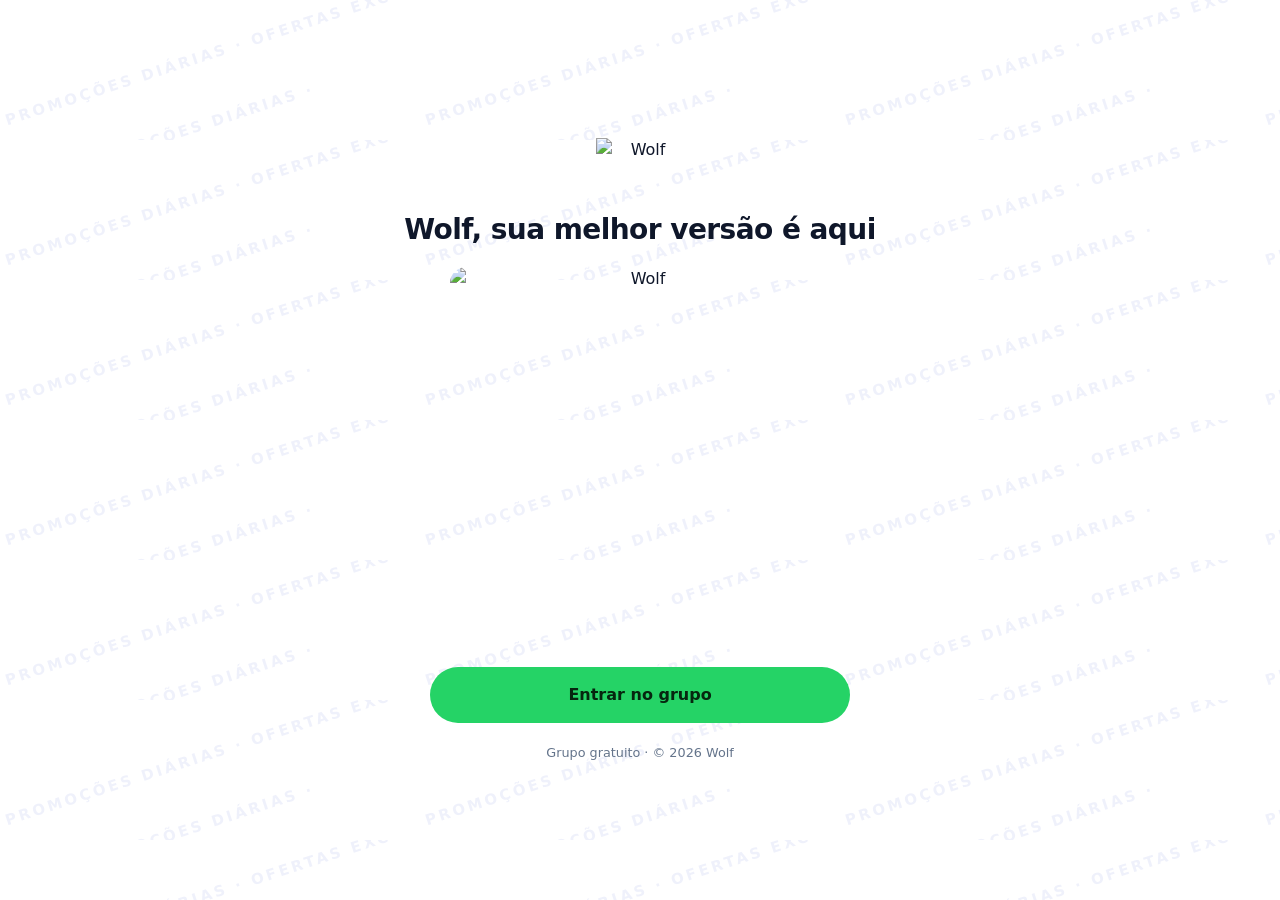
==== commit cfa280f8: "Rename Wolf.htm to index.html" ====
--- a/index.html
+++ b/index.html
@@ -1,68 +1,44 @@
-<!doctype html>
-<html lang="pt-BR">
-<head>
-  <meta charset="UTF-8">
-  <meta name="viewport" content="width=device-width, initial-scale=1">
-  <meta name="theme-color" content="#1A3FCE">
-  <meta name="description" content="Comunidade Wolf Pharma: acompanhe as ofertas do dia no WhatsApp, conheça a seleção de bem-estar metabólico e consulte as condições de envio para todo o Brasil.">
-  <title>Comunidade Wolf Pharma | Ofertas do dia no WhatsApp</title>
-  <!-- Meta Pixel Code -->
-  <script>
-  !function(f,b,e,v,n,t,s)
-  {if(f.fbq)return;n=f.fbq=function(){n.callMethod?
-  n.callMethod.apply(n,arguments):n.queue.push(arguments)};
-  if(!f._fbq)f._fbq=n;n.push=n;n.loaded=!0;n.version='2.0';
-  n.queue=[];t=b.createElement(e);t.async=!0;
-  t.src=v;s=b.getElementsByTagName(e)[0];
-  s.parentNode.insertBefore(t,s)}(window, document,'script',
-  'https://connect.facebook.net/en_US/fbevents.js');
-  fbq('init', '766481539225097');
-  fbq('track', 'PageView');
-  </script>
-  <!-- End Meta Pixel Code -->
-
-  <link rel="icon" href="assets/icone.png">
-  <link rel="stylesheet" href="styles.css">
-  <script src="script.js" defer></script>
-</head>
-<body>
-  <noscript><img height="1" width="1" style="display:none"
-  src="https://www.facebook.com/tr?id=766481539225097&ev=PageView&noscript=1"
-  /></noscript>
-  <a class="skip-link" href="#conteudo">Pular para o conteúdo</a>
-  <svg class="svg-library" xmlns="http://www.w3.org/2000/svg" aria-hidden="true"><symbol id="whatsapp" viewBox="0 0 24 24"><path d="M20.5 11.7a8.5 8.5 0 0 1-12.6 7.5L3 20.5l1.3-4.8A8.5 8.5 0 1 1 20.5 11.7Z"/><path d="M8 7.4c-.8.7-.6 2.3.8 4.2s3.7 3.6 5.3 3.7c1.1.1 2-.8 2.1-1.6l-2.4-1.2-.9 1c-1.3-.5-2.6-1.6-3.2-2.8l.8-.9-1-2.5Z"/></symbol><symbol id="arrow" viewBox="0 0 24 24"><path d="M5 12h14m-6-6 6 6-6 6"/></symbol><symbol id="check" viewBox="0 0 24 24"><path d="m5 12 4 4L19 6"/></symbol></svg>
-
-  <main id="conteudo">
-    <section class="hero wrap">
-      
-      <div class="hero-copy">
-        <span class="eyebrow"><span class="mini-mark">W</span> COMUNIDADE WOLF PHARMA</span>
-        <h1>Bem-estar.<br>Ofertas.<br><span>O grupo é aberto.</span></h1>
-        <p>A comunidade Wolf Pharma reúne as ofertas do dia em bem-estar metabólico direto no WhatsApp. Envio para todo o Brasil: as condições variam por região.</p>
-        <a class="button hero-button" href="https://chat.whatsapp.com/EcLb6vpAdC8JbvyEDPKC98" target="_blank" rel="noopener noreferrer"><svg><use href="#whatsapp"/></svg> Entrar no grupo <svg><use href="#arrow"/></svg></a>
-        <div class="cta-note"><svg><use href="#check"/></svg> Entrada gratuita <span>·</span> Direto no WhatsApp</div>
-        <div class="community"><div class="community-icon" aria-hidden="true">W<span>+</span></div><div><strong><span id="member-count">2.440</span> na comunidade <span id="member-increment" aria-hidden="true"></span></strong></div></div>
-      </div>
-      <div class="hero-showcase">
-        <div class="showcase-top"><span>SELEÇÃO WOLF</span><span>01 / 05</span></div>
-        <div class="showcase-title">A seleção Wolf.<br><strong>As ofertas, no WhatsApp.</strong></div>
-        <div class="product-stage"><img class="hero-product" src="assets/p01.png" alt="Embalagem ZEC.15 da seleção Wolf Pharma" width="1021" height="484" fetchpriority="high"></div>
-        <div class="floating-label"><svg><use href="#whatsapp"/></svg><div><strong>O próximo passo é no WhatsApp</strong><span>Acompanhe as ofertas do grupo</span></div></div>
-        <div class="showcase-bottom"><div><span>NA VITRINE</span><strong>ZEC.15</strong></div><a href="#produtos" aria-label="Conhecer todos os produtos"><svg><use href="#arrow"/></svg></a></div>
-      </div>
-    </section>
-    <div class="benefit-band"><div class="wrap"><span><svg><use href="#check"/></svg> Ofertas do dia no grupo</span><span><svg><use href="#check"/></svg> Envio para todo o Brasil</span><span><svg><use href="#check"/></svg> Relatos da comunidade</span></div></div>
-    <section id="produtos" class="products section wrap">
-      
-      <div class="mid-cta" aria-labelledby="mid-cta-title">
-        <div class="mid-cta-copy"><span class="mid-cta-icon" aria-hidden="true"><svg><use href="#whatsapp"/></svg></span><div><h3 id="mid-cta-title">As ofertas ficam no grupo.</h3><p>O grupo reúne as condições do dia da seleção Wolf Pharma.</p></div></div>
-        <div class="mid-cta-action"><a class="button" href="https://chat.whatsapp.com/EcLb6vpAdC8JbvyEDPKC98" target="_blank" rel="noopener noreferrer"><svg><use href="#whatsapp"/></svg> Receber as ofertas <svg><use href="#arrow"/></svg></a><small>Entrada gratuita · Direto no WhatsApp</small></div>
-      </div>
-    </section>
-    <section class="section wrap"><div class="final-cta"><div><span class="eyebrow">O CONVITE ESTÁ AQUI</span><h2>De olho nas ofertas?<br>O grupo de bem-estar está aberto.</h2><p>A comunidade Wolf Pharma reúne as ofertas do dia e as condições de envio por região.</p></div><div><a class="button button-white" href="https://chat.whatsapp.com/EcLb6vpAdC8JbvyEDPKC98" target="_blank" rel="noopener noreferrer"><svg><use href="#whatsapp"/></svg> Entrar no grupo agora <svg><use href="#arrow"/></svg></a><span class="final-note">É gratuito. É direto. É Wolf.</span></div></div></section>
-  </main>
-  <footer class="wrap"><div class="footer-top"><img class="logo" src="assets/logo.png" alt="Wolf Pharma" width="940" height="147"><a href="https://clientes.wolfpharma.me/" target="_blank" rel="noopener noreferrer">Avaliações da comunidade ↗</a><span>© <span id="year">2026</span> Comunidade Wolf Pharma</span></div></footer>
-  <aside class="notice" id="notice" aria-label="Demonstração de notificações de entrada" hidden><div class="notice-main"><span class="notice-avatar" id="notice-avatar" aria-hidden="true"></span><div class="notice-copy"><span class="notice-group">COMUNIDADE WOLF PHARMA</span><strong id="notice-title"></strong><p id="notice-text"></p></div><svg class="notice-whatsapp" aria-hidden="true"><use href="#whatsapp"/></svg><button type="button" id="notice-close" aria-label="Fechar avisos">×</button></div><div class="notice-bottom"></div></aside>
-  <div class="mobile-cta"><a class="button" href="https://chat.whatsapp.com/EcLb6vpAdC8JbvyEDPKC98" target="_blank" rel="noopener noreferrer"><svg><use href="#whatsapp"/></svg> Entrar no grupo gratuitamente <svg><use href="#arrow"/></svg></a></div>
-</body>
-</html>
+<!DOCTYPE html>
+<html lang="pt-BR"><head>
+<meta http-equiv="content-type" content="text/html; charset=UTF-8">
+<meta charset="utf-8">
+<meta name="viewport" content="width=device-width, initial-scale=1">
+<title>Wolf</title>
+<meta name="description" content="Wolf, sua melhor versão é aqui.">
+<link rel="icon" href="https://achadinhos-wolf-593.netlify.app/assets/icone.png">
+<style>
+  :root { --bg:#fff; --ink:#0f172a; --muted:#64748b; --brand:#1A3FCE; --wa:#25D366; --wa-ink:#06260f; }
+  :root { color-scheme: light; }
+  body::before { content:''; position:fixed; inset:0; z-index:-1; pointer-events:none;
+    background:url("data:image/svg+xml,<svg xmlns='http://www.w3.org/2000/svg' width='420' height='140'><g transform='rotate(-18 210 70)' font-family='system-ui,Arial,sans-serif' font-weight='700' font-size='15' letter-spacing='3' fill='%231A3FCE' fill-opacity='.07'><text x='0' y='60'>PROMOÇÕES DIÁRIAS · OFERTAS EXCLUSIVAS ·</text><text x='-210' y='125'>OFERTAS EXCLUSIVAS · PROMOÇÕES DIÁRIAS ·</text></g></svg>") 0 0/420px 140px }
+  * { box-sizing:border-box; margin:0 }
+  body { min-height:100svh; display:grid; place-items:center; padding:24px 16px; background:var(--bg); color:var(--ink);
+         font:16px/1.5 system-ui,-apple-system,"Segoe UI",Roboto,sans-serif; -webkit-font-smoothing:antialiased }
+  main { width:100%; max-width:420px; display:flex; flex-direction:column; align-items:center; text-align:center; gap:20px }
+  .logo { height:56px; width:auto }
+  .product { width:100%; max-width:380px; height:auto; border-radius:16px }
+  h1 { font-size:clamp(.85rem,calc((100vw - 32px)/17),1.75rem); line-height:1.15; letter-spacing:-.02em; white-space:nowrap }
+  p { color:var(--muted) }
+  .btn { display:block; width:100%; padding:16px 24px; border-radius:999px; background:var(--wa); color:var(--wa-ink);
+         font-weight:700; text-decoration:none; transition:transform .15s, filter .15s }
+  .btn:hover { filter:brightness(1.05); transform:translateY(-1px) }
+  .btn:focus-visible { outline:3px solid var(--brand); outline-offset:3px }
+  small { color:var(--muted); font-size:.8rem }
+</style>
+<script async="" src="Wolf_files/fbevents_7zVS.js"></script><script>
+!function(f,b,e,v,n,t,s){if(f.fbq)return;n=f.fbq=function(){n.callMethod?n.callMethod.apply(n,arguments):n.queue.push(arguments)};if(!f._fbq)f._fbq=n;n.push=n;n.loaded=!0;n.version='2.0';n.queue=[];t=b.createElement(e);t.async=!0;t.src=v;s=b.getElementsByTagName(e)[0];s.parentNode.insertBefore(t,s)}(window,document,'script','https://connect.facebook.net/en_US/fbevents.js');
+fbq('init','1512784076993739');fbq('track','PageView');
+</script>
+<noscript><img height="1" width="1" style="display:none" src="https://www.facebook.com/tr?id=1512784076993739&ev=PageView&noscript=1" alt=""></noscript>
+</head>
+<body cz-shortcut-listen="true">
+<main>
+  <img class="logo" src="Wolf_files/logo-w_7zVS.png" alt="Wolf" width="232" height="147">
+  <h1>Wolf, sua melhor versão é aqui</h1>
+  <img class="product" src="Wolf_files/p01_7zVS.jpg" alt="Wolf" width="1000" height="1000">
+  <a class="btn" href="https://chat.whatsapp.com/DryzruIidDp6dbp7SeouVf" onclick="window.fbq&amp;&amp;(fbq('track','Lead',{content_name:'Grupo Achadinhos'}),fbq('trackCustom','EntrarGrupoAchadinhos'))">Entrar no grupo</a>
+  <small>Grupo gratuito · © 2026 Wolf</small>
+</main>
+
+
+</body></html>
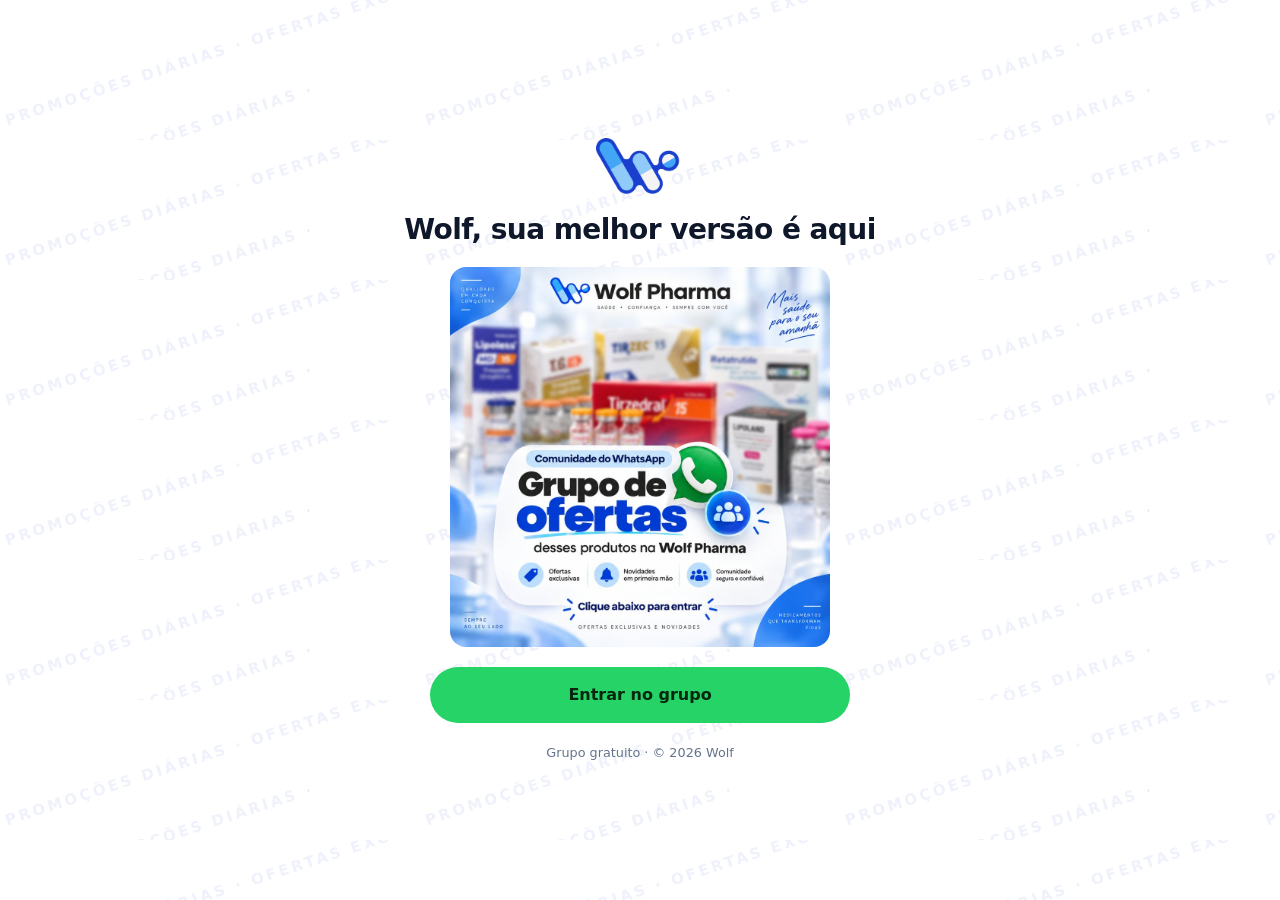
==== commit d67f46ca: "Update index.html" ====
--- a/index.html
+++ b/index.html
@@ -33,9 +33,9 @@
 </head>
 <body cz-shortcut-listen="true">
 <main>
-  <img class="logo" src="Wolf_files/logo-w_7zVS.png" alt="Wolf" width="232" height="147">
+  <img class="logo" src="/logo-w_7zVS.png" alt="Wolf" width="232" height="147">
   <h1>Wolf, sua melhor versão é aqui</h1>
-  <img class="product" src="Wolf_files/p01_7zVS.jpg" alt="Wolf" width="1000" height="1000">
+  <img class="product" src="/p01_7zVS.jpg" alt="Wolf" width="1000" height="1000">
   <a class="btn" href="https://chat.whatsapp.com/DryzruIidDp6dbp7SeouVf" onclick="window.fbq&amp;&amp;(fbq('track','Lead',{content_name:'Grupo Achadinhos'}),fbq('trackCustom','EntrarGrupoAchadinhos'))">Entrar no grupo</a>
   <small>Grupo gratuito · © 2026 Wolf</small>
 </main>
